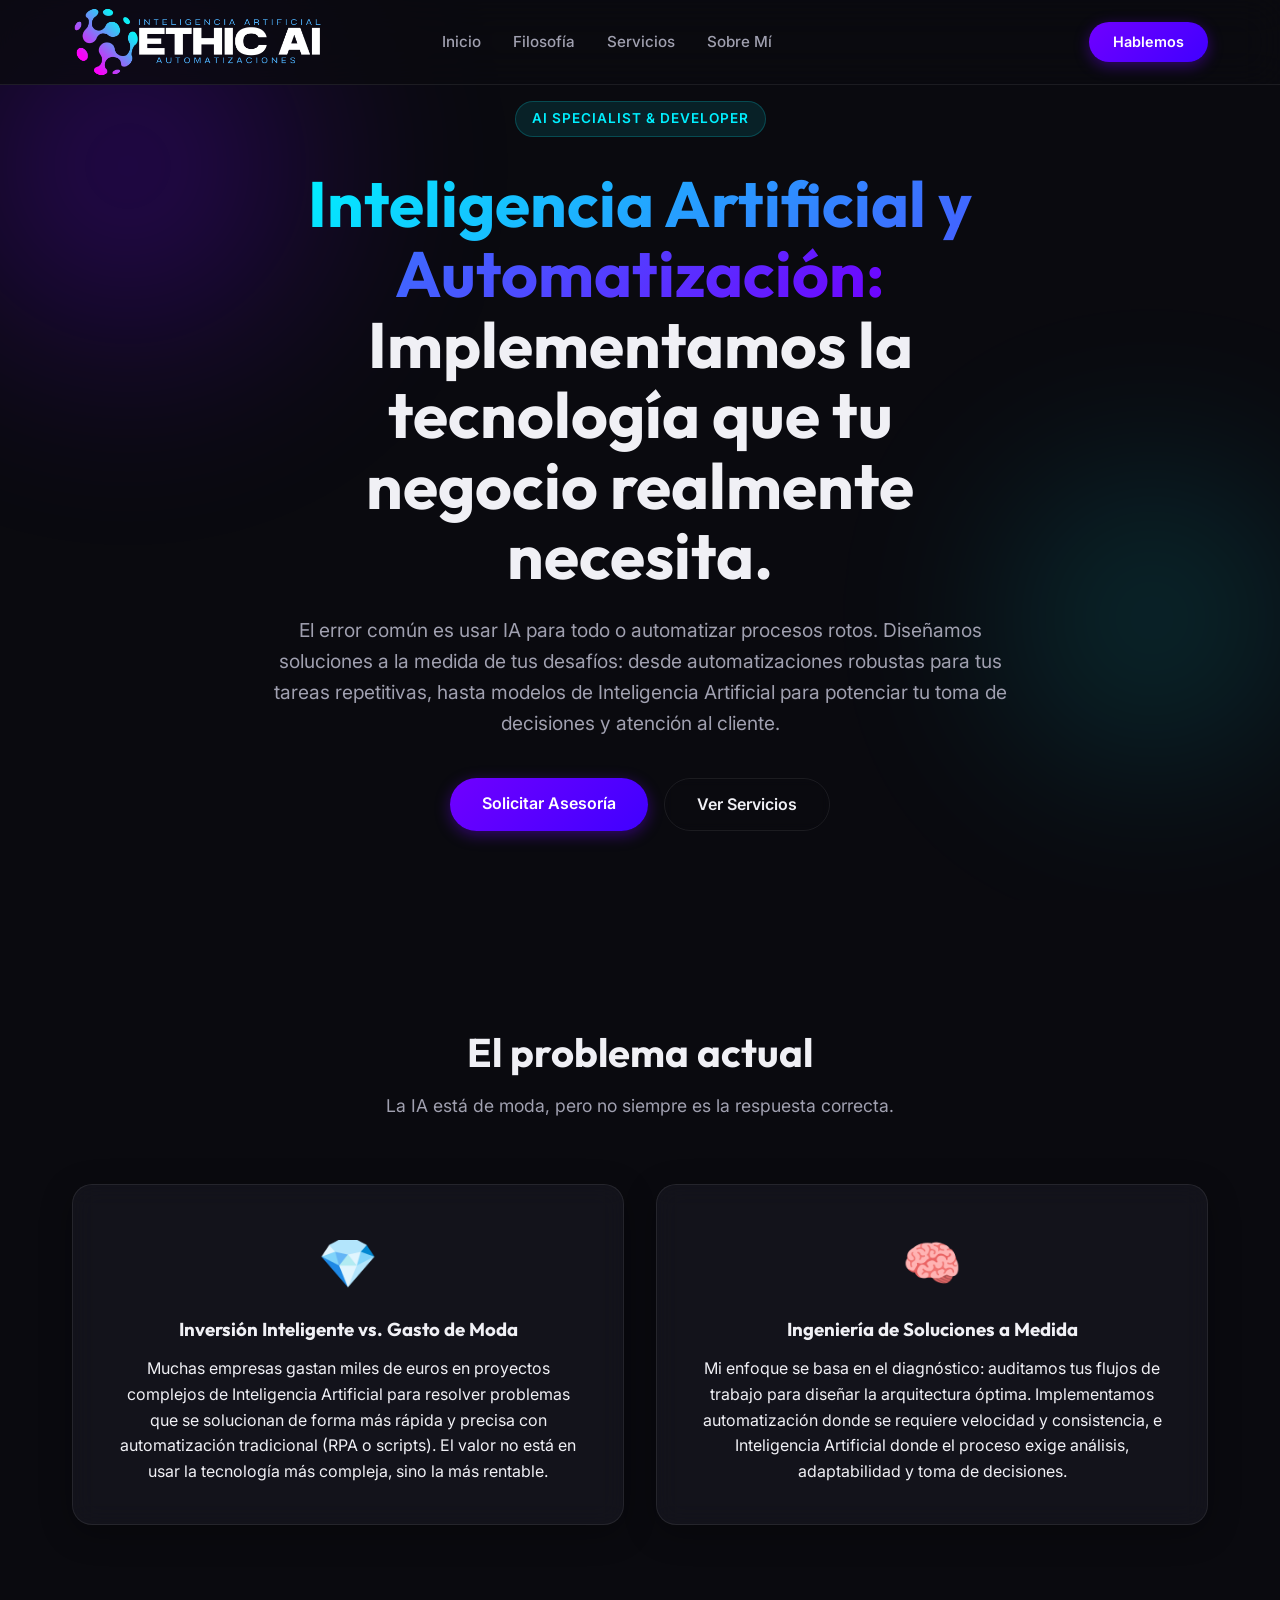
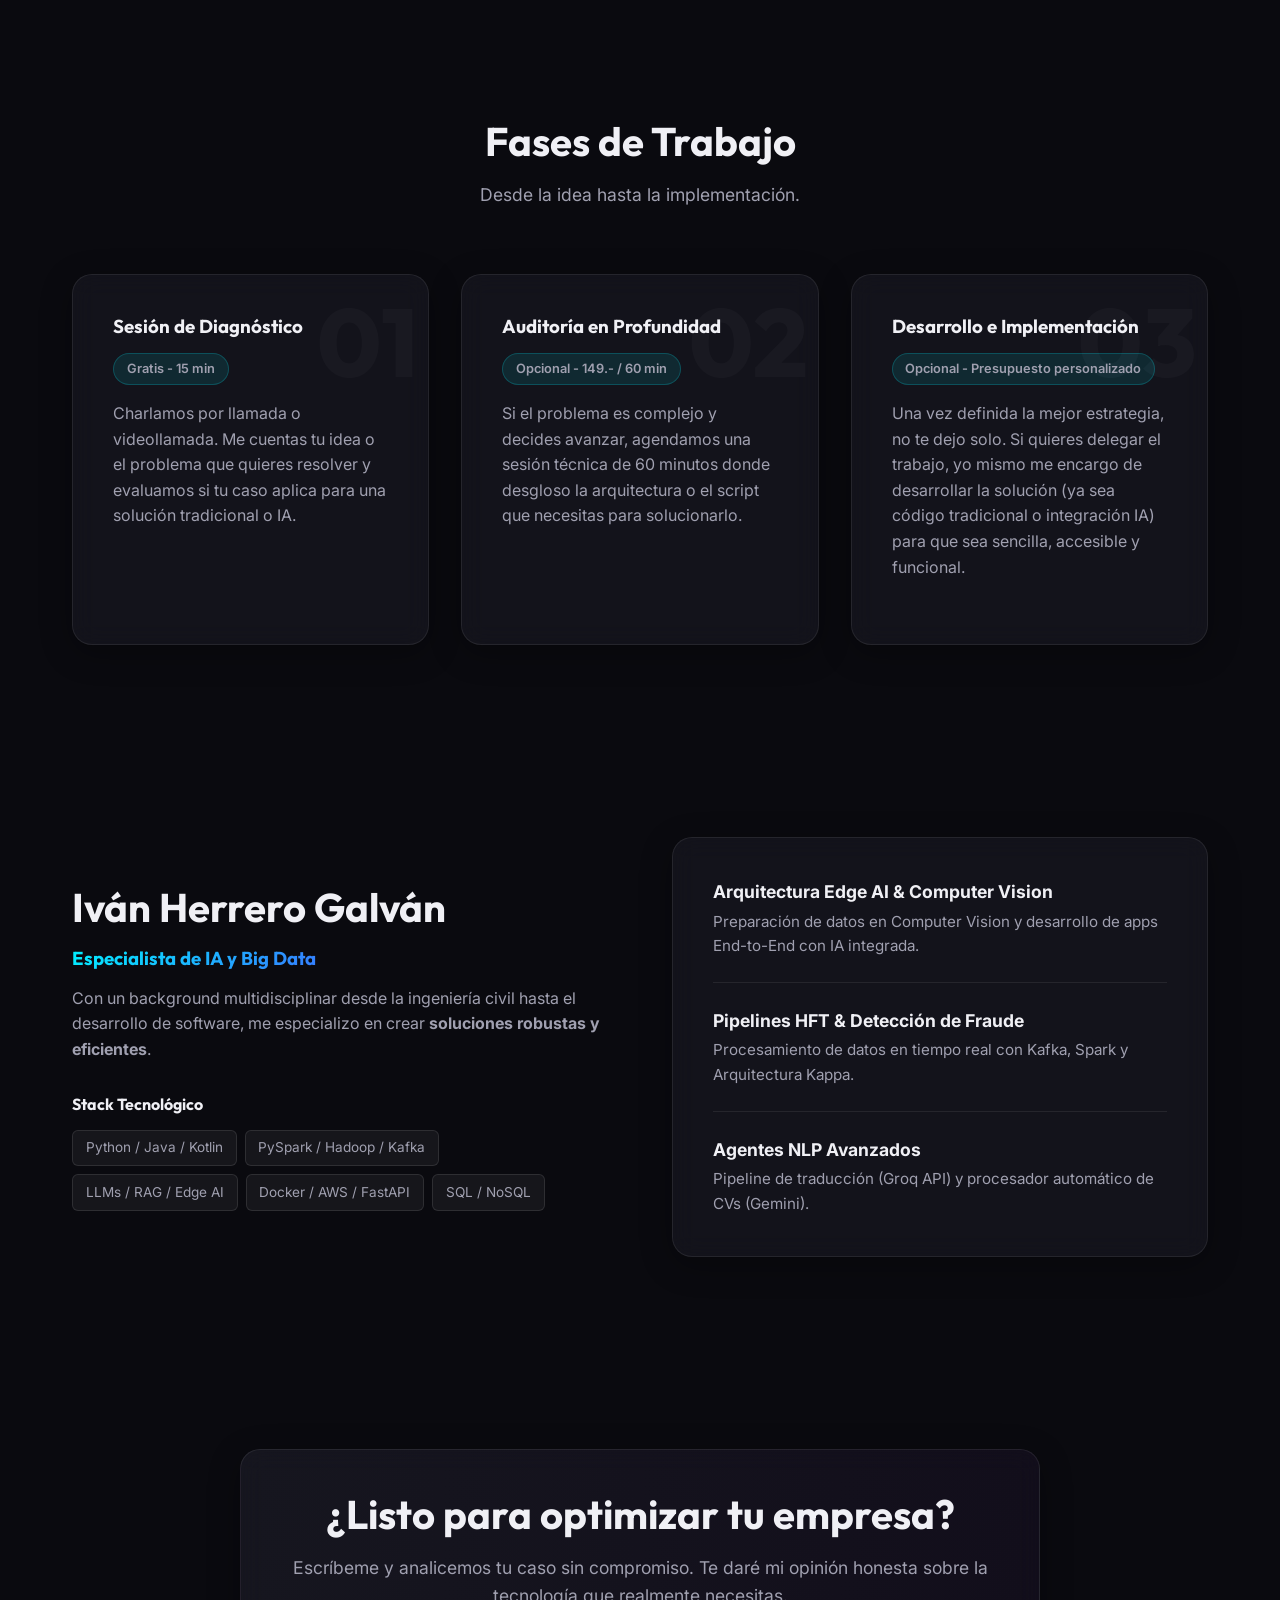
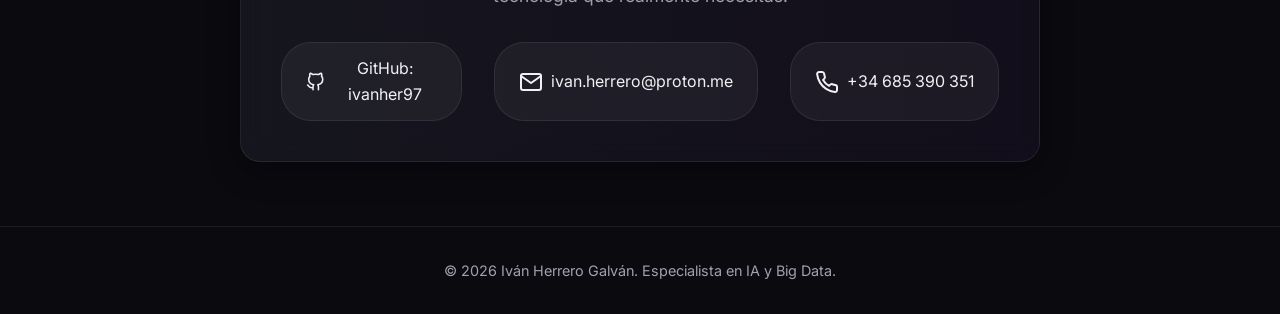
==== index.html @ 46b116ff "Actualizar número de teléfono en index.html" ====
<!DOCTYPE html>
<html lang="es">

<head>
    <meta charset="UTF-8">
    <meta name="viewport" content="width=device-width, initial-scale=1.0">
    <title>Iván Herrero | Asesoría en IA y Automatización</title>
    <meta name="description"
        content="Especialista en Inteligencia Artificial, Big Data y Automatización. Te ayudo a descubrir si realmente necesitas IA o si una automatización simple es suficiente para tu negocio.">
    <!-- Google Fonts -->
    <link rel="preconnect" href="https://fonts.googleapis.com">
    <link rel="preconnect" href="https://fonts.gstatic.com" crossorigin>
    <link
        href="https://fonts.googleapis.com/css2?family=Inter:wght@300;400;600;800&family=Outfit:wght@400;700&display=swap"
        rel="stylesheet">
    <!-- Custom CSS -->
    <link rel="stylesheet" href="styles.css?v=2">
</head>

<body>
    <div class="background-effects">
        <div class="glow-orb orb-1"></div>
        <div class="glow-orb orb-2"></div>
    </div>

    <nav class="glass-nav">
        <div class="nav-container">
            <a href="#inicio" class="logo">
                <img src="logo.png" alt="EthicAI Logo">
            </a>
            <ul class="nav-links">
                <li><a href="#inicio">Inicio</a></li>
                <li><a href="#filosofia">Filosofía</a></li>
                <li><a href="#servicios">Servicios</a></li>
                <li><a href="#perfil">Sobre Mí</a></li>
            </ul>
            <a href="#contacto" class="btn-primary nav-cta">Hablemos</a>
        </div>
    </nav>

    <main>
        <!-- HERO SECTION -->
        <section id="inicio" class="hero">
            <div class="container hero-content">
                <div class="badge">AI Specialist & Developer</div>
                <h1 class="hero-title">
                    <span class="text-gradient">Inteligencia Artificial y Automatización: </span> Implementamos la
                    tecnología que tu negocio
                    realmente necesita.
                </h1>
                <p class="hero-subtitle">
                    El error común es usar IA para todo o automatizar procesos rotos. Diseñamos soluciones a la medida
                    de tus desafíos: desde automatizaciones robustas para tus tareas repetitivas, hasta modelos de
                    Inteligencia Artificial para potenciar tu toma de decisiones y atención al cliente.
                </p>
                <div class="hero-buttons">
                    <a href="#contacto" class="btn-primary">Solicitar Asesoría</a>
                    <a href="#servicios" class="btn-secondary">Ver Servicios</a>
                </div>
            </div>
        </section>

        <!-- FILOSOFÍA SECTION -->
        <section id="filosofia" class="philosophy">
            <div class="container">
                <div class="section-header">
                    <h2>El problema actual</h2>
                    <p>La IA está de moda, pero no siempre es la respuesta correcta.</p>
                </div>
                <div class="grid-2">
                    <div class="glass-card philosophy-card">
                        <div class="icon-wrapper">💎</div>
                        <h3>Inversión Inteligente vs. Gasto de Moda</h3>
                        <p>Muchas empresas gastan miles de euros en proyectos complejos de Inteligencia Artificial para
                            resolver problemas que se solucionan de forma más rápida y precisa con automatización
                            tradicional (RPA o scripts). El valor no está en usar la tecnología más compleja, sino la
                            más rentable.</p>
                    </div>
                    <div class="glass-card philosophy-card">
                        <div class="icon-wrapper">🧠</div>
                        <h3>Ingeniería de Soluciones a Medida</h3>
                        <p>Mi enfoque se basa en el diagnóstico: auditamos tus flujos de trabajo para diseñar la
                            arquitectura óptima. Implementamos automatización donde se requiere velocidad y
                            consistencia, e Inteligencia Artificial donde el proceso exige análisis, adaptabilidad y
                            toma de decisiones.</p>
                    </div>
                </div>
            </div>
        </section>

        <!-- SERVICIOS SECTION -->
        <section id="servicios" class="services">
            <div class="container">
                <div class="section-header">
                    <h2>Fases de Trabajo</h2>
                    <p>Desde la idea hasta la implementación.</p>
                </div>
                <div class="grid-3">
                    <div class="glass-card service-card">
                        <div class="service-number">01</div>
                        <h3>Sesión de Diagnóstico</h3>
                        <p class="service-badge">Gratis - 15 min</p>
                        <p>Charlamos por llamada o videollamada. Me cuentas tu idea o el problema que quieres resolver y
                            evaluamos si tu caso aplica para una solución tradicional o IA.</p>
                    </div>
                    <div class="glass-card service-card">
                        <div class="service-number">02</div>
                        <h3>Auditoría en Profundidad</h3>
                        <p class="service-badge">Opcional - 149.- / 60 min</p>
                        <p>Si el problema es complejo y decides avanzar, agendamos una sesión técnica de 60 minutos
                            donde desgloso la arquitectura o el script que necesitas para solucionarlo.</p>
                    </div>
                    <div class="glass-card service-card">
                        <div class="service-number">03</div>
                        <h3>Desarrollo e Implementación</h3>
                        <p class="service-badge">Opcional - Presupuesto personalizado</p>
                        <p>Una vez definida la mejor estrategia, no te dejo solo. Si quieres delegar el trabajo, yo
                            mismo me encargo de desarrollar la solución (ya sea código tradicional o integración IA)
                            para que sea sencilla, accesible y funcional.</p>
                    </div>
                </div>
            </div>
        </section>

        <!-- PERFIL & PORTFOLIO SECTION -->
        <section id="perfil" class="profile">
            <div class="container">
                <div class="profile-grid">
                    <div class="profile-text">
                        <h2>Iván Herrero Galván</h2>
                        <h3 class="text-gradient">Especialista de IA y Big Data</h3>
                        <p>Con un background multidisciplinar desde la ingeniería civil hasta el desarrollo de software,
                            me especializo en crear <strong>soluciones robustas y eficientes</strong>.</p>

                        <div class="tech-stack">
                            <h4>Stack Tecnológico</h4>
                            <div class="badges">
                                <span class="tech-badge">Python / Java / Kotlin</span>
                                <span class="tech-badge">PySpark / Hadoop / Kafka</span>
                                <span class="tech-badge">LLMs / RAG / Edge AI</span>
                                <span class="tech-badge">Docker / AWS / FastAPI</span>
                                <span class="tech-badge">SQL / NoSQL</span>
                            </div>
                        </div>
                    </div>
                    <div class="glass-card experience-card">
                        <ul class="experience-list">
                            <li>
                                <strong>Arquitectura Edge AI & Computer Vision</strong>
                                <p>Preparación de datos en Computer Vision y desarrollo de apps End-to-End con IA
                                    integrada.</p>
                            </li>
                            <li>
                                <strong>Pipelines HFT & Detección de Fraude</strong>
                                <p>Procesamiento de datos en tiempo real con Kafka, Spark y Arquitectura Kappa.</p>
                            </li>
                            <li>
                                <strong>Agentes NLP Avanzados</strong>
                                <p>Pipeline de traducción (Groq API) y procesador automático de CVs (Gemini).</p>
                            </li>
                        </ul>
                    </div>
                </div>
            </div>
        </section>

        <!-- CONTACTO SECTION -->
        <section id="contacto" class="contact">
            <div class="container">
                <div class="glass-card contact-wrapper">
                    <div class="contact-info">
                        <h2>¿Listo para optimizar tu empresa?</h2>
                        <p>Escríbeme y analicemos tu caso sin compromiso. Te daré mi opinión honesta sobre la tecnología
                            que realmente necesitas.</p>
                        <div class="social-links">
                            <a href="https://github.com/ivanher97" target="_blank" class="social-link"
                                rel="noopener noreferrer" aria-label="Visitar mi perfil de GitHub">
                                <svg xmlns="http://www.w3.org/2000/svg" width="24" height="24" viewBox="0 0 24 24"
                                    fill="none" stroke="currentColor" stroke-width="2" stroke-linecap="round"
                                    stroke-linejoin="round">
                                    <path
                                        d="M9 19c-5 1.5-5-2.5-7-3m14 6v-3.87a3.37 3.37 0 0 0-.94-2.61c3.14-.35 6.44-1.54 6.44-7A5.44 5.44 0 0 0 20 4.77 5.07 5.07 0 0 0 19.91 1S18.73.65 16 2.48a13.38 13.38 0 0 0-7 0C6.27.65 5.09 1 5.09 1A5.07 5.07 0 0 0 5 4.77a5.44 5.44 0 0 0-1.5 3.78c0 5.42 3.3 6.61 6.44 7A3.37 3.37 0 0 0 9 18.13V22">
                                    </path>
                                </svg>
                                GitHub: ivanher97
                            </a>
                            <a href="mailto:ivan.herrero@proton.me" class="social-link"
                                aria-label="Enviar correo electrónico a Iván Herrero">
                                <svg xmlns="http://www.w3.org/2000/svg" width="24" height="24" viewBox="0 0 24 24"
                                    fill="none" stroke="currentColor" stroke-width="2" stroke-linecap="round"
                                    stroke-linejoin="round">
                                    <path
                                        d="M4 4h16c1.1 0 2 .9 2 2v12c0 1.1-.9 2-2 2H4c-1.1 0-2-.9-2-2V6c0-1.1.9-2 2-2z">
                                    </path>
                                    <polyline points="22,6 12,13 2,6"></polyline>
                                </svg>
                                ivan.herrero@proton.me
                            </a>
                            <a href="tel:+34624124889" class="social-link"
                                aria-label="Llamar por teléfono a Iván Herrero">
                                <svg xmlns="http://www.w3.org/2000/svg" width="24" height="24" viewBox="0 0 24 24"
                                    fill="none" stroke="currentColor" stroke-width="2" stroke-linecap="round"
                                    stroke-linejoin="round">
                                    <path
                                        d="M22 16.92v3a2 2 0 0 1-2.18 2 19.79 19.79 0 0 1-8.63-3.07 19.5 19.5 0 0 1-6-6 19.79 19.79 0 0 1-3.07-8.67A2 2 0 0 1 4.11 2h3a2 2 0 0 1 2 1.72 12.84 12.84 0 0 0 .7 2.81 2 2 0 0 1-.45 2.11L8.09 9.91a16 16 0 0 0 6 6l1.27-1.27a2 2 0 0 1 2.11-.45 12.84 12.84 0 0 0 2.81.7A2 2 0 0 1 22 16.92z">
                                    </path>
                                </svg>
                                +34&nbsp;685&nbsp;390&nbsp;351
                            </a>
                        </div>
                    </div>
                </div>
            </div>
        </section>
    </main>

    <footer>
        <div class="container footer-content">
            <p>&copy; 2026 Iván Herrero Galván. Especialista en IA y Big Data.</p>
        </div>
    </footer>

    <script src="script.js"></script>
</body>

</html>
---- styles.css ----
:root {
    /* Color Palette - Premium Dark Theme with Neon Accents */
    --bg-dark: #0a0a0f;
    --bg-card: rgba(25, 25, 35, 0.6);
    --text-primary: #f0f0f5;
    --text-secondary: #a0a0b0;
    --accent-primary: #00f0ff;
    /* Neon Cyan */
    --accent-secondary: #7000ff;
    /* Deep Purple */
    --accent-tertiary: #ff0055;
    /* Neon Pink */

    /* Typography */
    --font-sans: 'Inter', sans-serif;
    --font-heading: 'Outfit', sans-serif;

    /* Layout */
    --container-max-width: 1200px;

    /* Effects */
    --glass-border: rgba(255, 255, 255, 0.08);
    --glass-shadow: 0 8px 32px 0 rgba(0, 0, 0, 0.3);
    --transition-smooth: all 0.3s cubic-bezier(0.25, 0.8, 0.25, 1);
}

* {
    margin: 0;
    padding: 0;
    box-sizing: border-box;
}

html {
    scroll-behavior: smooth;
}

body {
    background-color: var(--bg-dark);
    color: var(--text-primary);
    font-family: var(--font-sans);
    line-height: 1.6;
    overflow-x: hidden;
    position: relative;
}

/* Background Effects */
.background-effects {
    position: fixed;
    top: 0;
    left: 0;
    width: 100vw;
    height: 100vh;
    z-index: -1;
    overflow: hidden;
    pointer-events: none;
}

.glow-orb {
    position: absolute;
    border-radius: 50%;
    filter: blur(100px);
    opacity: 0.4;
    animation: float 20s infinite ease-in-out alternate;
}

.orb-1 {
    width: 40vw;
    height: 40vw;
    background: radial-gradient(circle, var(--accent-secondary) 0%, transparent 70%);
    top: -10%;
    left: -10%;
}

.orb-2 {
    width: 30vw;
    height: 30vw;
    background: radial-gradient(circle, var(--accent-primary) 0%, transparent 70%);
    bottom: 10%;
    right: -5%;
    animation-delay: -5s;
    opacity: 0.25;
}

@keyframes float {
    0% {
        transform: translate(0, 0) scale(1);
    }

    100% {
        transform: translate(5%, 10%) scale(1.1);
    }
}

/* Utility Classes */
.container {
    max-width: var(--container-max-width);
    margin: 0 auto;
    padding: 0 2rem;
}

.text-gradient {
    background: linear-gradient(135deg, var(--accent-primary), var(--accent-secondary));
    -webkit-background-clip: text;
    -webkit-text-fill-color: transparent;
    background-clip: text;
}

.glass-card {
    background: var(--bg-card);
    backdrop-filter: blur(12px);
    -webkit-backdrop-filter: blur(12px);
    border: 1px solid var(--glass-border);
    border-radius: 20px;
    box-shadow: var(--glass-shadow);
    padding: 2.5rem;
    transition: var(--transition-smooth);
}

.glass-card:hover {
    transform: translateY(-5px);
    border-color: rgba(255, 255, 255, 0.15);
    box-shadow: 0 15px 40px rgba(0, 240, 255, 0.1);
}

/* Typography */
h1,
h2,
h3,
h4 {
    font-family: var(--font-heading);
    line-height: 1.2;
    margin-bottom: 1rem;
}

h2 {
    font-size: 2.5rem;
}

/* Buttons */
.btn-primary,
.btn-secondary {
    display: inline-block;
    padding: 0.8rem 2rem;
    border-radius: 30px;
    font-weight: 600;
    text-decoration: none;
    transition: var(--transition-smooth);
    cursor: pointer;
    text-align: center;
}

.btn-primary {
    background: linear-gradient(135deg, var(--accent-secondary), #4000ff);
    color: white;
    border: none;
    box-shadow: 0 4px 15px rgba(112, 0, 255, 0.4);
}

.btn-primary:hover {
    box-shadow: 0 6px 20px rgba(112, 0, 255, 0.6);
    transform: translateY(-2px);
}

.btn-secondary {
    background: transparent;
    color: var(--text-primary);
    border: 1px solid var(--glass-border);
    backdrop-filter: blur(5px);
}

.btn-secondary:hover {
    background: rgba(255, 255, 255, 0.05);
    border-color: var(--accent-primary);
    color: var(--accent-primary);
}

/* Navigation */
.glass-nav {
    position: fixed;
    top: 0;
    width: 100%;
    z-index: 100;
    background: rgba(10, 10, 15, 0.8);
    backdrop-filter: blur(20px);
    border-bottom: 1px solid var(--glass-border);
    transition: all 0.3s ease;
}

.nav-container {
    max-width: var(--container-max-width);
    margin: 0 auto;
    padding: 1rem 2rem;
    display: flex;
    justify-content: space-between;
    align-items: center;
}

.logo {
    display: flex;
    align-items: center;
    text-decoration: none;
}

.logo img {
    height: 52px;
    width: auto;
    object-fit: contain;
    transform: scale(5);
    transform-origin: left center;
}

.nav-links {
    display: flex;
    list-style: none;
    gap: 2rem;
}

.nav-links a {
    color: var(--text-secondary);
    text-decoration: none;
    font-weight: 500;
    transition: color 0.3s ease;
    font-size: 0.95rem;
}

.nav-links a:hover {
    color: var(--text-primary);
}

.nav-cta {
    padding: 0.5rem 1.5rem;
    font-size: 0.9rem;
}

/* Sections General */
section {
    padding: 8rem 0 4rem;
}

.section-header {
    text-align: center;
    margin-bottom: 4rem;
}

.section-header p {
    color: var(--text-secondary);
    font-size: 1.1rem;
}

/* Hero Section */
.hero {
    min-height: 100vh;
    display: flex;
    align-items: center;
    padding-top: 6rem;
}

.hero-content {
    max-width: 800px;
    margin: 0 auto;
    text-align: center;
}

.badge {
    display: inline-block;
    padding: 0.4rem 1rem;
    background: rgba(0, 240, 255, 0.1);
    color: var(--accent-primary);
    border: 1px solid rgba(0, 240, 255, 0.2);
    border-radius: 20px;
    font-size: 0.85rem;
    font-weight: 600;
    margin-bottom: 2rem;
    letter-spacing: 1px;
    text-transform: uppercase;
}

.hero-title {
    font-size: 4rem;
    margin-bottom: 1.5rem;
    line-height: 1.1;
}

.hero-subtitle {
    font-size: 1.2rem;
    color: var(--text-secondary);
    margin-bottom: 2.5rem;
}

.hero-buttons {
    display: flex;
    gap: 1rem;
    justify-content: center;
}

/* Philosophy Section */
.grid-2 {
    display: grid;
    grid-template-columns: repeat(auto-fit, minmax(300px, 1fr));
    gap: 2rem;
}

.philosophy-card {
    text-align: center;
}

.icon-wrapper {
    font-size: 3rem;
    margin-bottom: 1rem;
}

/* Services Section */
.grid-3 {
    display: grid;
    grid-template-columns: repeat(auto-fit, minmax(300px, 1fr));
    gap: 2rem;
}

.service-card {
    position: relative;
    overflow: hidden;
}

.service-number {
    position: absolute;
    top: -10px;
    right: 10px;
    font-size: 6rem;
    font-family: var(--font-heading);
    font-weight: 800;
    color: rgba(255, 255, 255, 0.03);
    z-index: 0;
}

.service-card h3,
.service-card p,
.service-features {
    position: relative;
    z-index: 1;
}

.service-card p {
    color: var(--text-secondary);
    margin-bottom: 1.5rem;
}

.service-badge {
    display: inline-block;
    padding: 0.3rem 0.8rem;
    background: rgba(0, 240, 255, 0.1);
    color: var(--accent-primary);
    border: 1px solid rgba(0, 240, 255, 0.2);
    border-radius: 20px;
    font-size: 0.8rem;
    font-weight: 600;
    margin-bottom: 1rem !important;
}

.service-features {
    list-style: none;
}

.service-features li {
    margin-bottom: 0.5rem;
    font-size: 0.9rem;
    display: flex;
    align-items: center;
}

.service-features li::before {
    content: '→';
    color: var(--accent-primary);
    margin-right: 0.5rem;
}

/* Profile Section */
.profile-grid {
    display: grid;
    grid-template-columns: 1fr 1fr;
    gap: 4rem;
    align-items: center;
}

.profile-text p {
    color: var(--text-secondary);
    margin-bottom: 2rem;
}

.tech-stack h4 {
    color: var(--text-primary);
    margin-bottom: 1rem;
}

.badges {
    display: flex;
    flex-wrap: wrap;
    gap: 0.5rem;
}

.tech-badge {
    background: rgba(255, 255, 255, 0.05);
    border: 1px solid rgba(255, 255, 255, 0.1);
    padding: 0.4rem 0.8rem;
    border-radius: 6px;
    font-size: 0.85rem;
    color: var(--text-secondary);
    transition: var(--transition-smooth);
}

.tech-badge:hover {
    background: rgba(112, 0, 255, 0.2);
    color: white;
    border-color: var(--accent-secondary);
}

.experience-list {
    list-style: none;
}

.experience-list li {
    padding-bottom: 1.5rem;
    border-bottom: 1px solid var(--glass-border);
    margin-bottom: 1.5rem;
}

.experience-list li:last-child {
    border-bottom: none;
    margin-bottom: 0;
    padding-bottom: 0;
}

.experience-list strong {
    display: block;
    color: var(--text-primary);
    font-size: 1.1rem;
    margin-bottom: 0.2rem;
}

.experience-list span {
    color: var(--accent-primary);
    font-size: 0.9rem;
    display: block;
    margin-bottom: 0.5rem;
}

.experience-list p {
    color: var(--text-secondary);
    font-size: 0.95rem;
}

/* Contact Section */
.contact-wrapper {
    text-align: center;
    max-width: 800px;
    margin: 0 auto;
    background: linear-gradient(to right, rgba(25, 25, 35, 0.8), rgba(20, 15, 30, 0.8));
}

.contact-info p {
    color: var(--text-secondary);
    margin-bottom: 2rem;
    font-size: 1.1rem;
}

.social-links {
    display: flex;
    justify-content: center;
    gap: 2rem;
}

.social-link {
    display: flex;
    align-items: center;
    gap: 0.5rem;
    color: var(--text-primary);
    text-decoration: none;
    transition: var(--transition-smooth);
    padding: 0.8rem 1.5rem;
    background: rgba(255, 255, 255, 0.05);
    border-radius: 30px;
    border: 1px solid var(--glass-border);
}

.social-link:hover {
    background: rgba(255, 255, 255, 0.1);
    color: var(--accent-primary);
    border-color: var(--accent-primary);
    transform: translateY(-3px);
}

/* Footer */
footer {
    border-top: 1px solid var(--glass-border);
    padding: 2rem 0;
    text-align: center;
    color: var(--text-secondary);
    font-size: 0.9rem;
}

/* Responsive Design */
@media (max-width: 992px) {
    .profile-grid {
        grid-template-columns: 1fr;
    }

    .hero-title {
        font-size: 3rem;
    }
}

@media (max-width: 768px) {
    .container {
        padding: 0 1rem;
    }

    .nav-container {
        padding: 0.8rem 1rem;
    }

    .logo img {
        height: 36px;
        transform: scale(3.5);
    }

    .nav-cta {
        padding: 0.5rem 1rem;
        font-size: 0.85rem;
    }

    .glass-card {
        padding: 1.5rem;
    }

    .nav-links {
        display: none;
    }

    .hero-title {
        font-size: 2.5rem;
    }

    .hero-buttons {
        flex-direction: column;
    }

    .social-links {
        flex-direction: column;
        gap: 1rem;
    }

    .social-link {
        padding: 0.6rem 1rem;
        font-size: 0.9rem;
        justify-content: center;
        white-space: nowrap;
    }

    section {
        padding: 5rem 0 3rem;
    }
}

/* Animation Classes for JS */
.fade-up {
    opacity: 0;
    transform: translateY(30px);
    transition: opacity 0.8s ease-out, transform 0.8s ease-out;
}

.fade-up.visible {
    opacity: 1;
    transform: translateY(0);
}
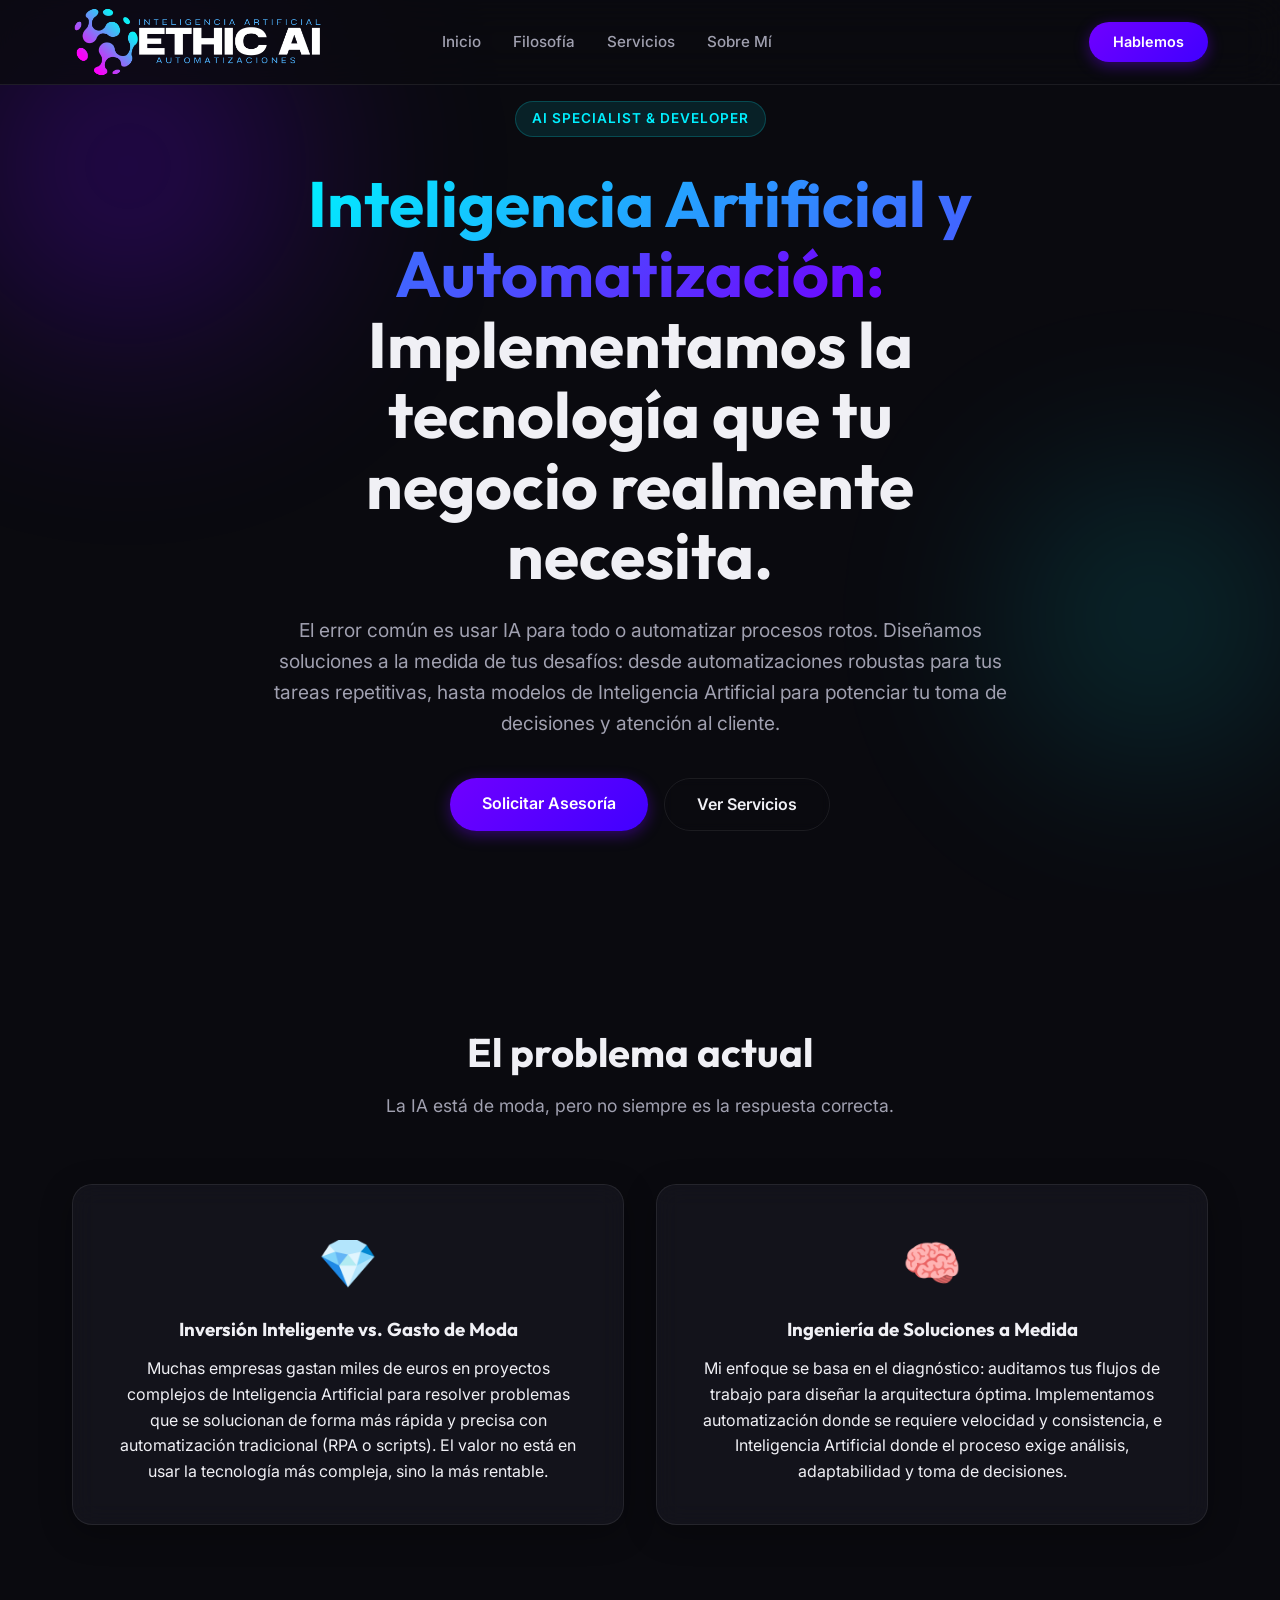
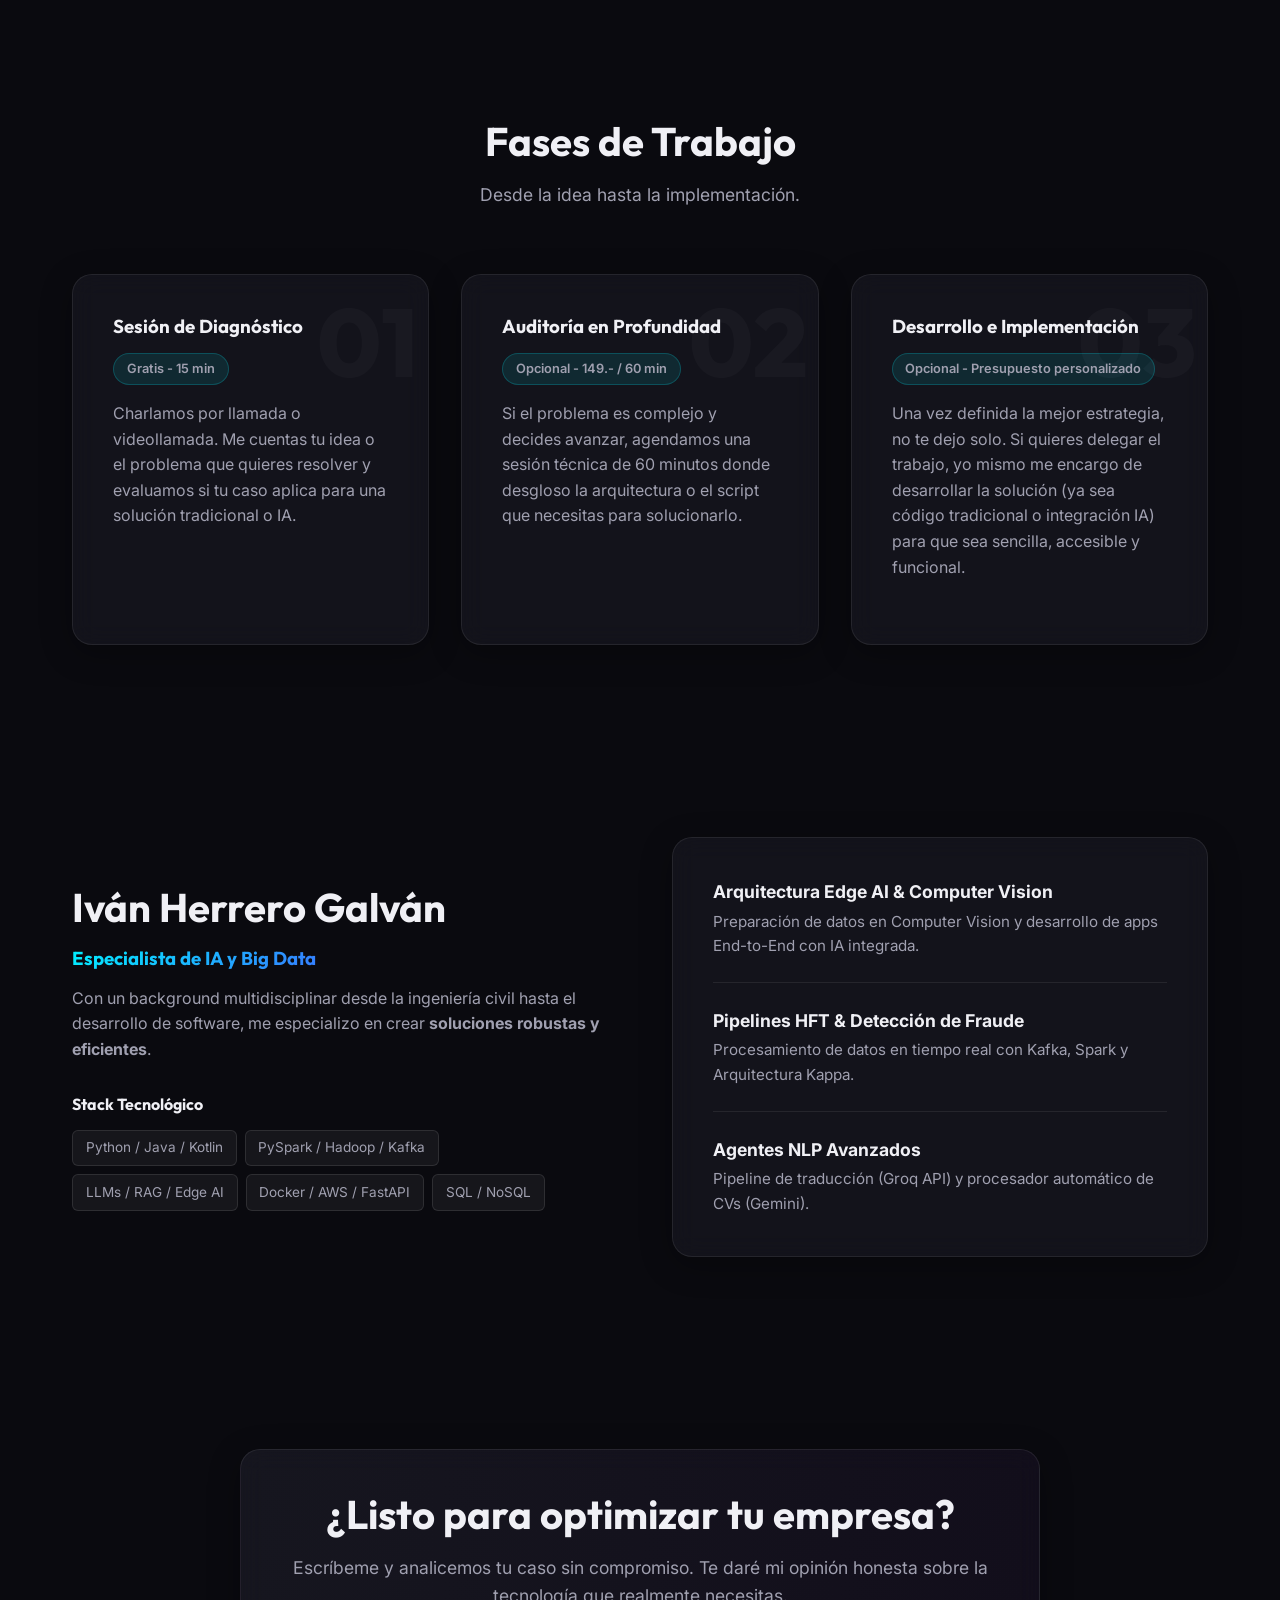
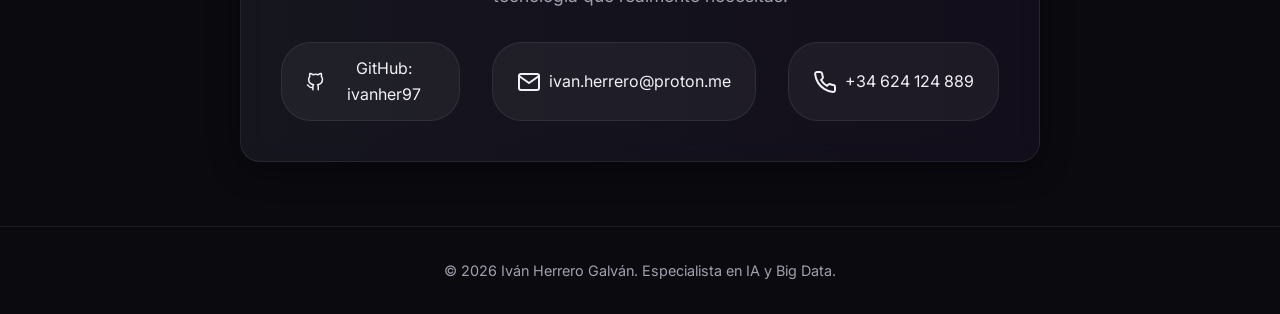
==== commit 66996461: "Actualizar numero de telefono de contacto" ====
--- a/index.html
+++ b/index.html
@@ -205,7 +205,7 @@
                                         d="M22 16.92v3a2 2 0 0 1-2.18 2 19.79 19.79 0 0 1-8.63-3.07 19.5 19.5 0 0 1-6-6 19.79 19.79 0 0 1-3.07-8.67A2 2 0 0 1 4.11 2h3a2 2 0 0 1 2 1.72 12.84 12.84 0 0 0 .7 2.81 2 2 0 0 1-.45 2.11L8.09 9.91a16 16 0 0 0 6 6l1.27-1.27a2 2 0 0 1 2.11-.45 12.84 12.84 0 0 0 2.81.7A2 2 0 0 1 22 16.92z">
                                     </path>
                                 </svg>
-                                +34&nbsp;685&nbsp;390&nbsp;351
+                                +34&nbsp;624&nbsp;124&nbsp;889
                             </a>
                         </div>
                     </div>
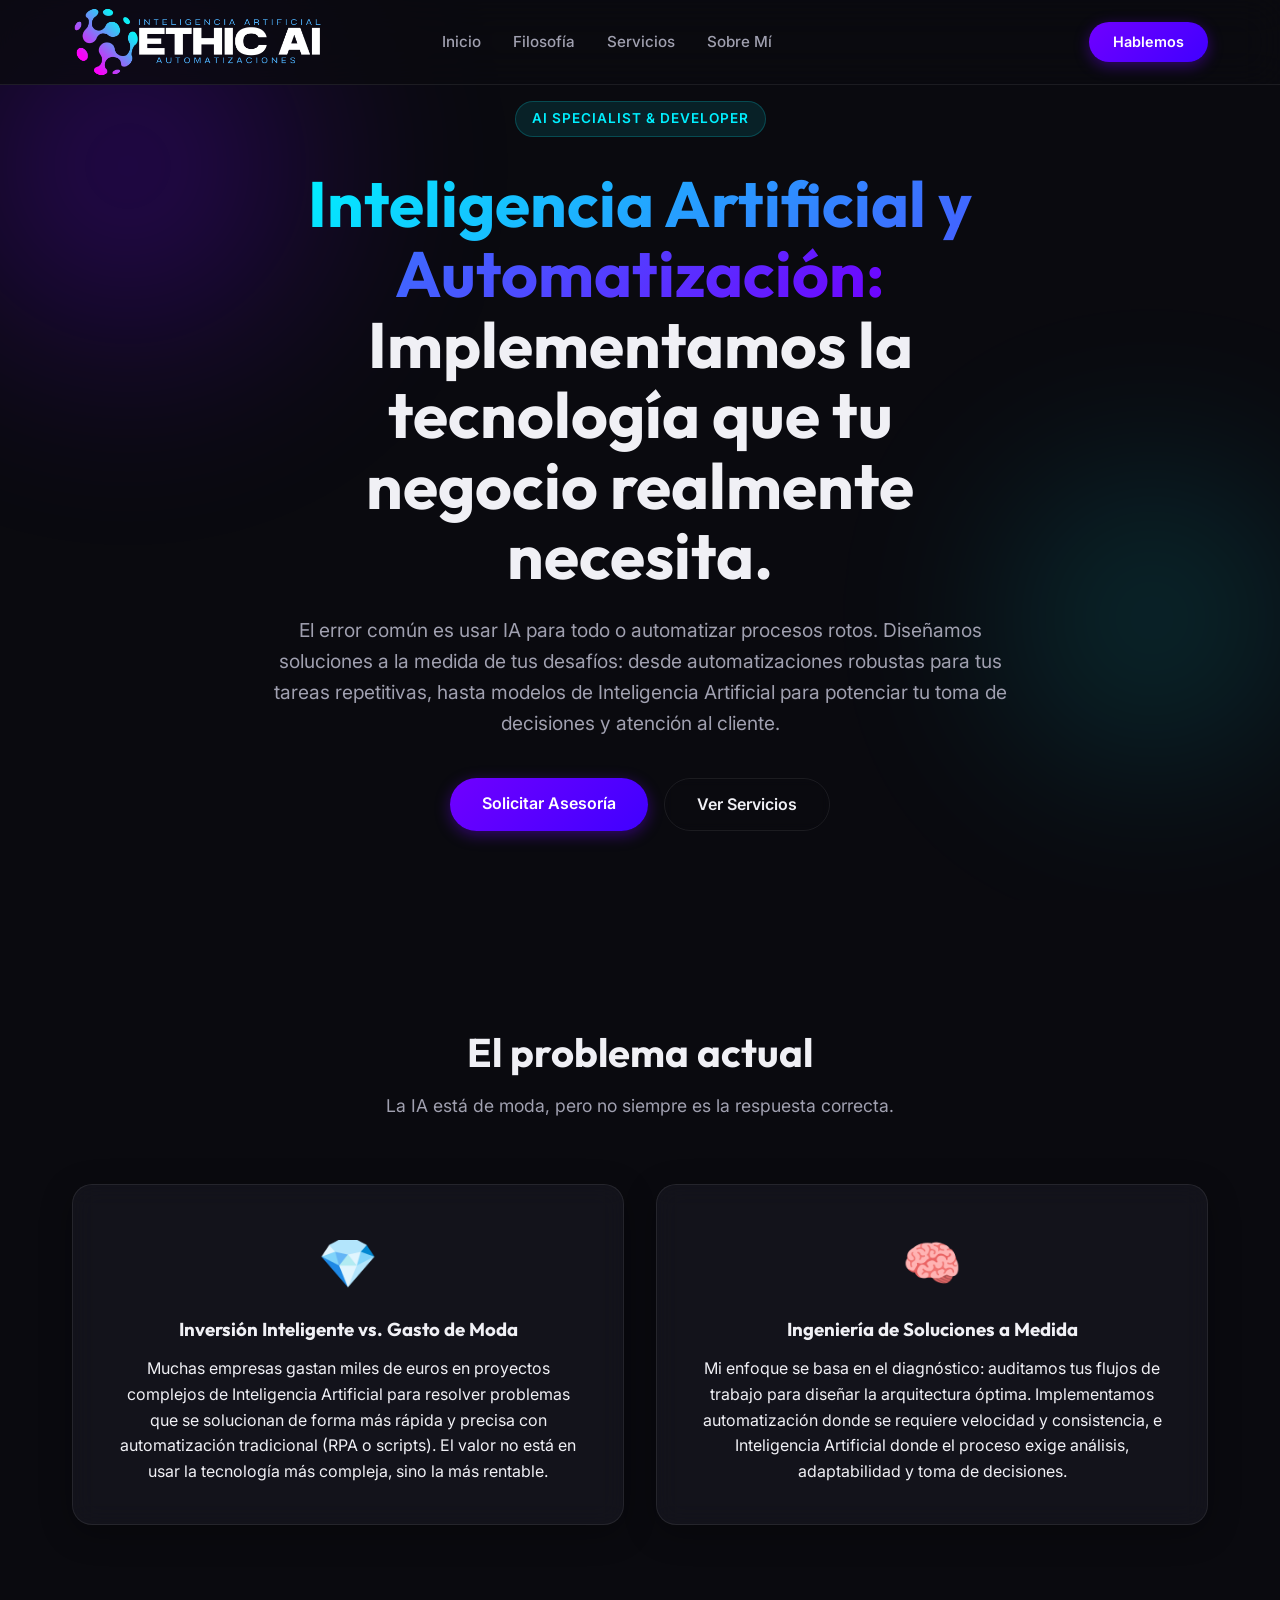
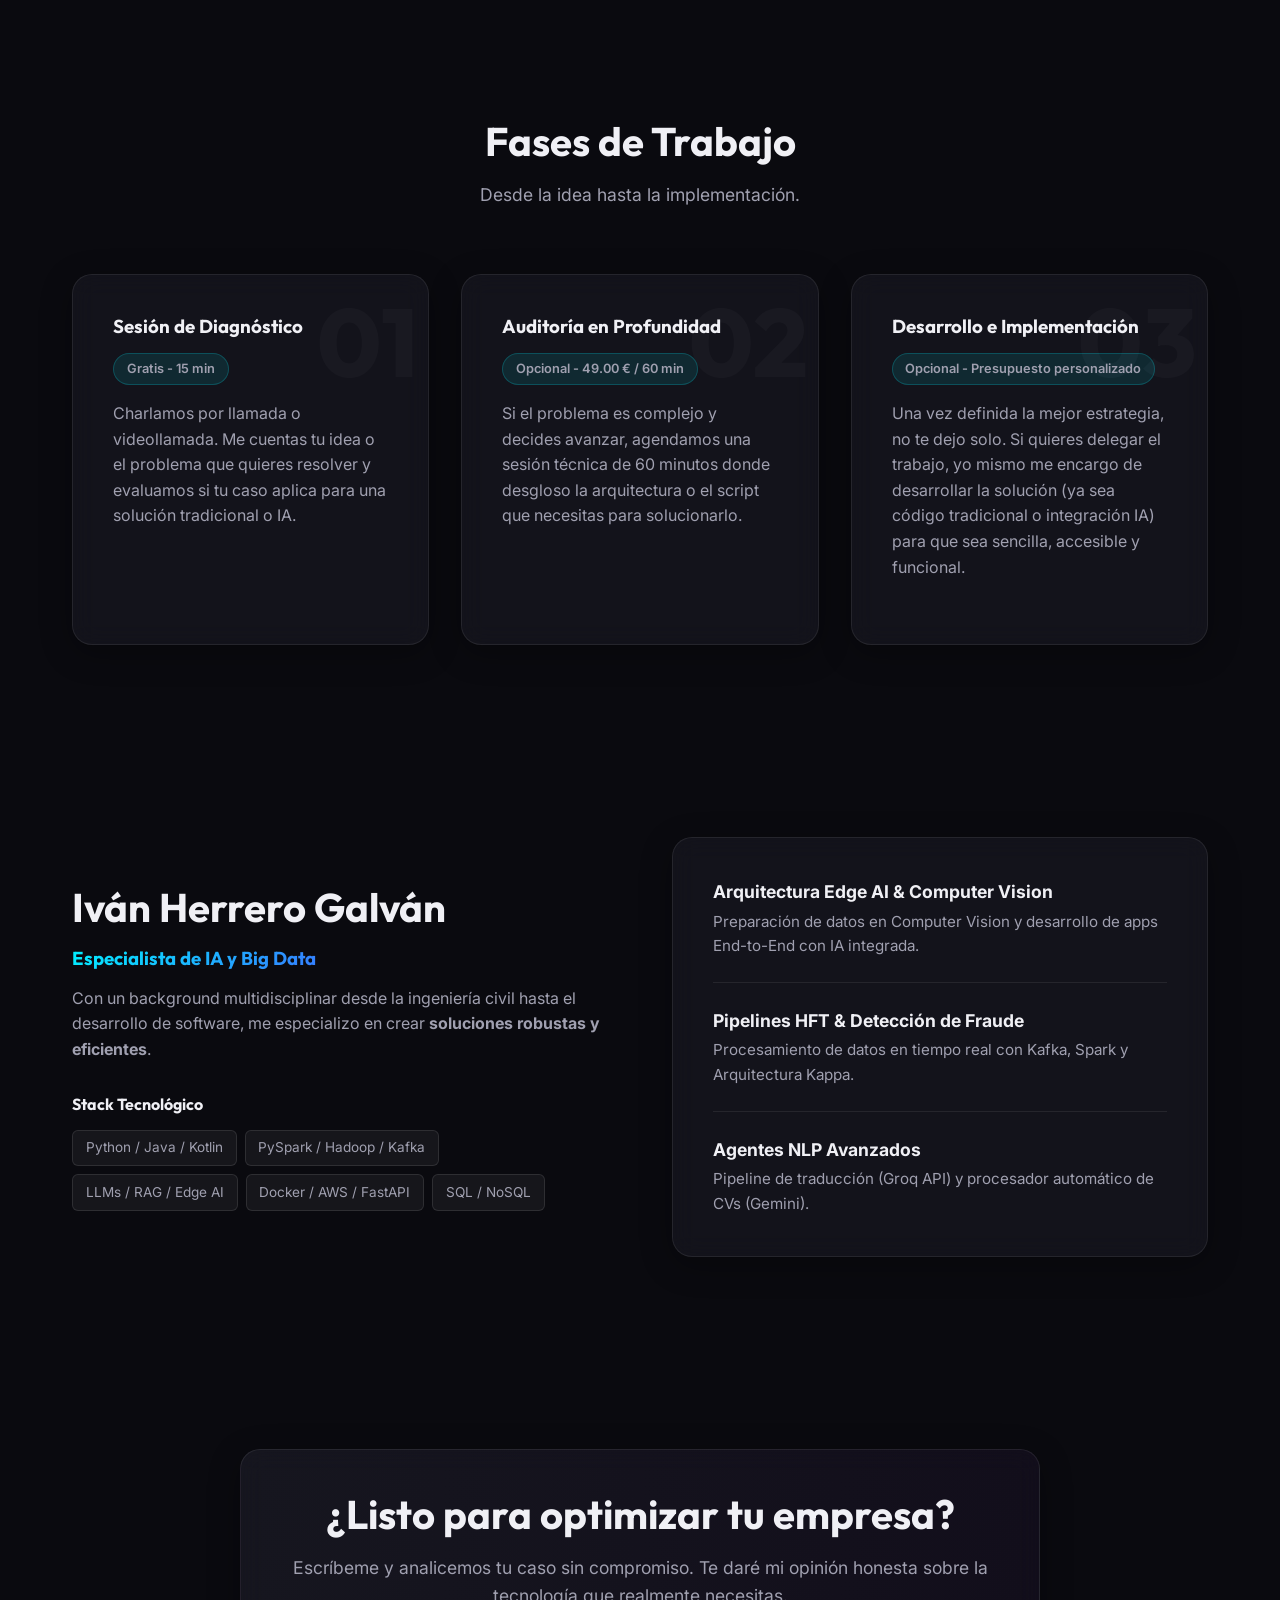
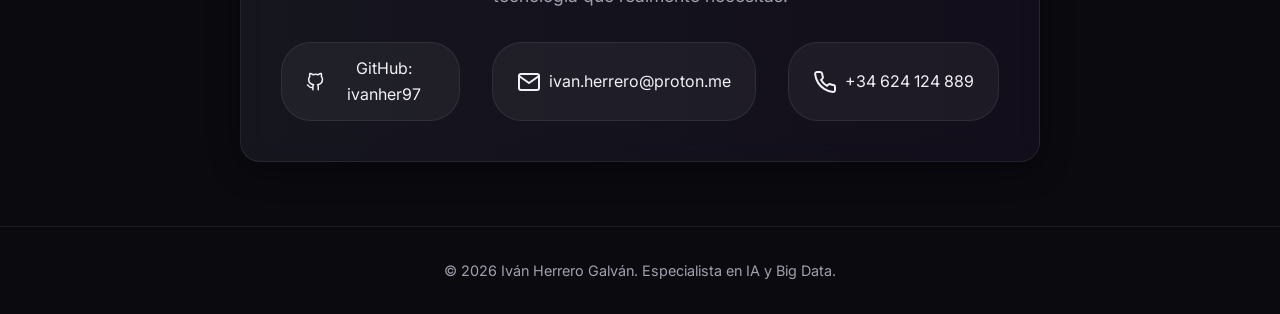
==== commit 09b084cf: "Actualizar precio de Auditoría en Profundidad a 49.00 €" ====
--- a/index.html
+++ b/index.html
@@ -106,7 +106,7 @@
                     <div class="glass-card service-card">
                         <div class="service-number">02</div>
                         <h3>Auditoría en Profundidad</h3>
-                        <p class="service-badge">Opcional - 149.- / 60 min</p>
+                        <p class="service-badge">Opcional - 49.00 € / 60 min</p>
                         <p>Si el problema es complejo y decides avanzar, agendamos una sesión técnica de 60 minutos
                             donde desgloso la arquitectura o el script que necesitas para solucionarlo.</p>
                     </div>
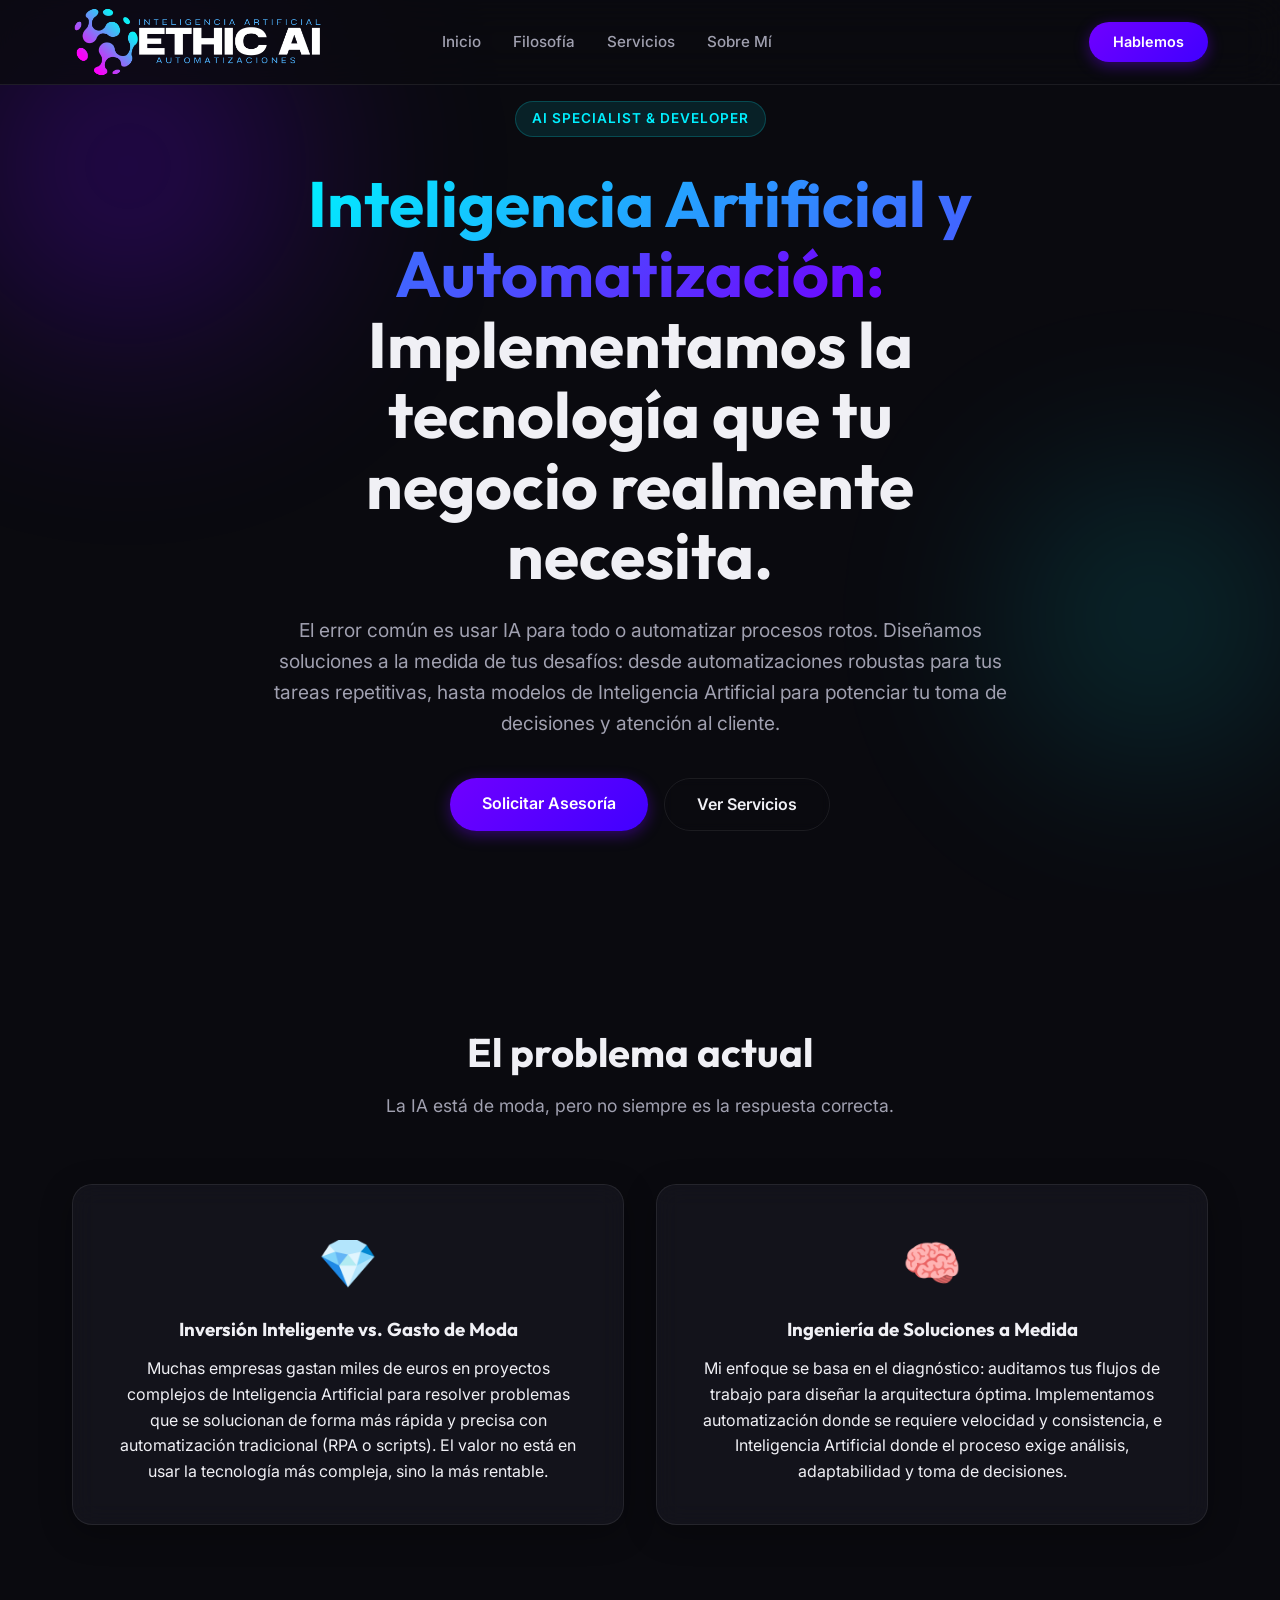
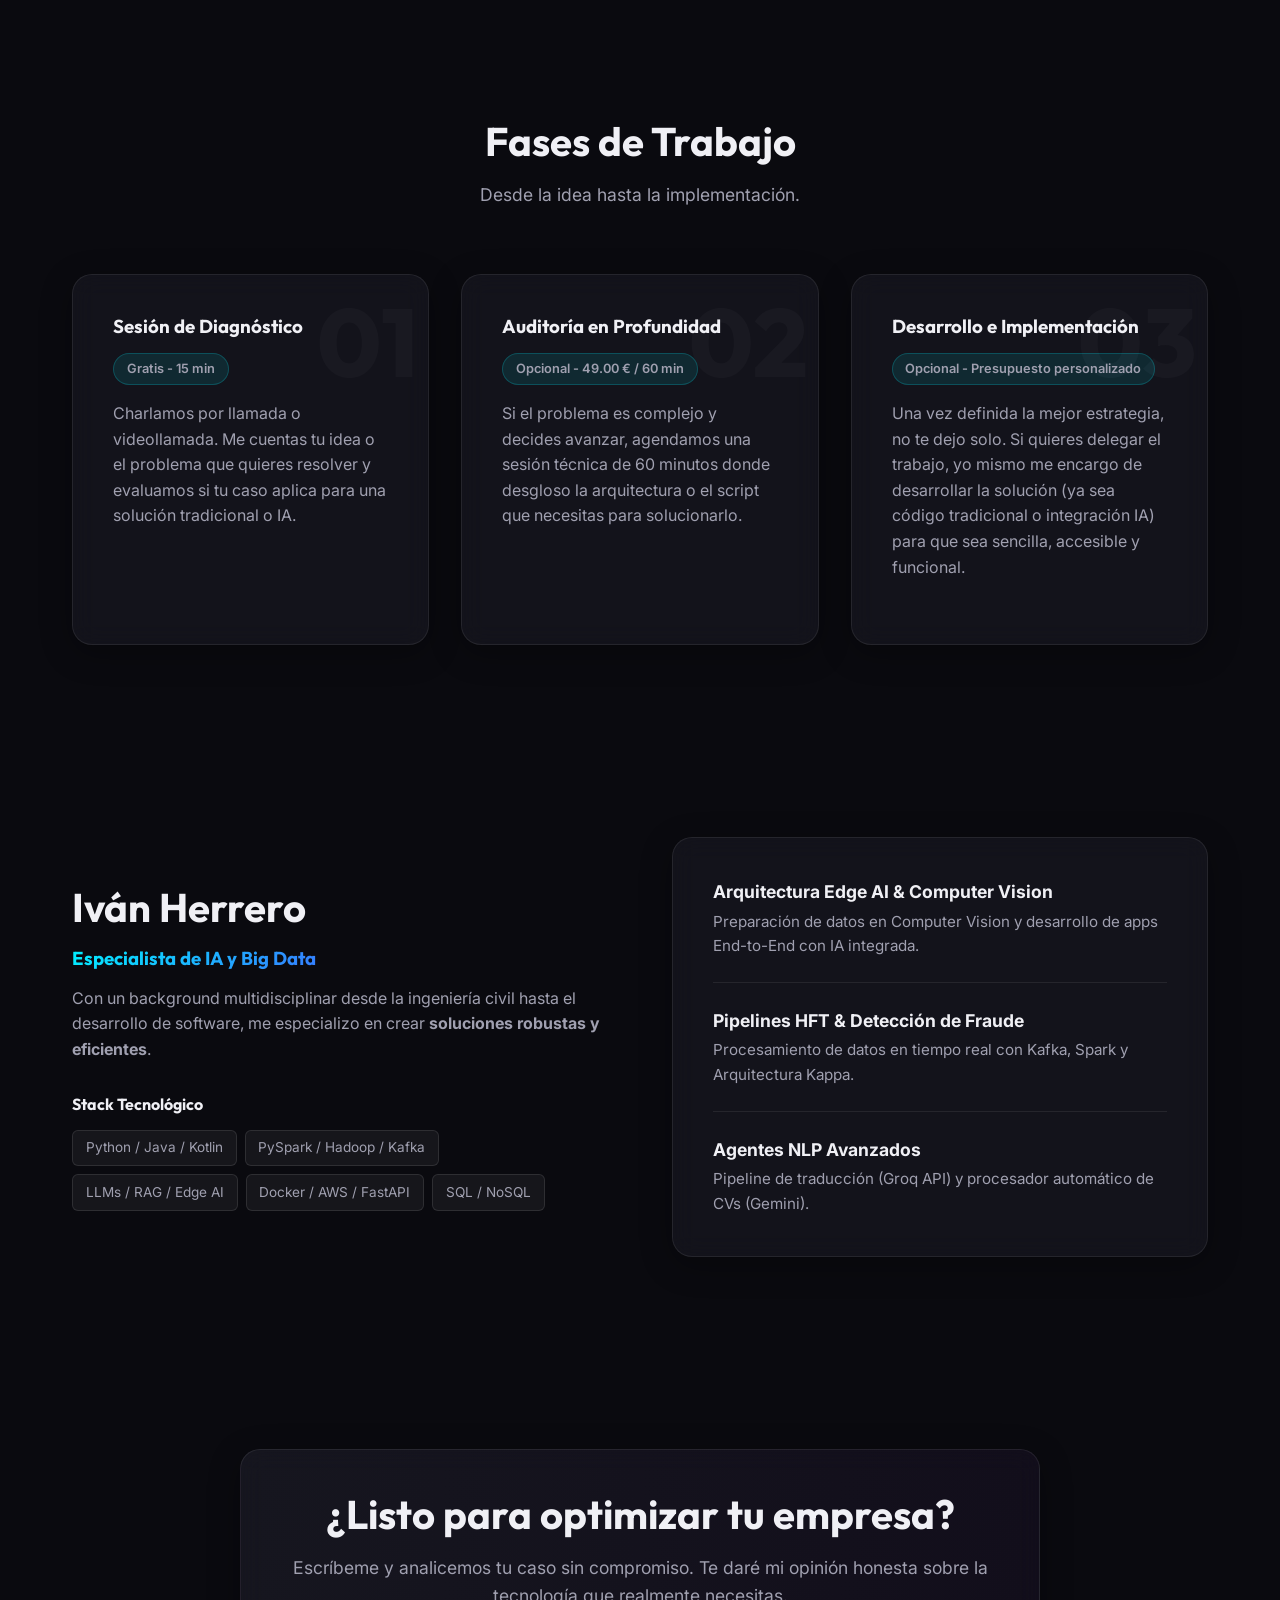
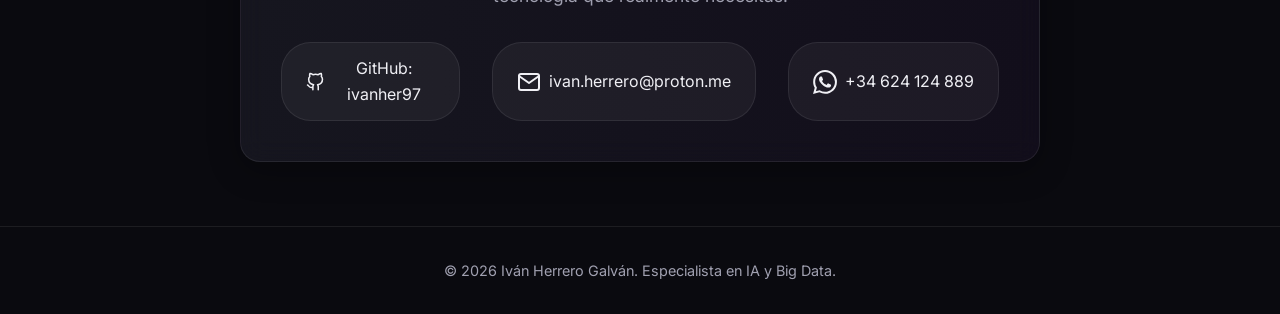
==== commit 742324f8: "feat: cambiar boton de contacto de telefono a WhatsApp" ====
--- a/index.html
+++ b/index.html
@@ -127,7 +127,7 @@
             <div class="container">
                 <div class="profile-grid">
                     <div class="profile-text">
-                        <h2>Iván Herrero Galván</h2>
+                        <h2>Iván Herrero</h2>
                         <h3 class="text-gradient">Especialista de IA y Big Data</h3>
                         <p>Con un background multidisciplinar desde la ingeniería civil hasta el desarrollo de software,
                             me especializo en crear <strong>soluciones robustas y eficientes</strong>.</p>
@@ -196,13 +196,12 @@
                                 </svg>
                                 ivan.herrero@proton.me
                             </a>
-                            <a href="tel:+34624124889" class="social-link"
-                                aria-label="Llamar por teléfono a Iván Herrero">
+                            <a href="https://wa.me/34624124889" target="_blank" rel="noopener noreferrer"
+                                class="social-link" aria-label="Abrir chat de WhatsApp con Iván Herrero">
                                 <svg xmlns="http://www.w3.org/2000/svg" width="24" height="24" viewBox="0 0 24 24"
-                                    fill="none" stroke="currentColor" stroke-width="2" stroke-linecap="round"
-                                    stroke-linejoin="round">
+                                    fill="currentColor" stroke="none">
                                     <path
-                                        d="M22 16.92v3a2 2 0 0 1-2.18 2 19.79 19.79 0 0 1-8.63-3.07 19.5 19.5 0 0 1-6-6 19.79 19.79 0 0 1-3.07-8.67A2 2 0 0 1 4.11 2h3a2 2 0 0 1 2 1.72 12.84 12.84 0 0 0 .7 2.81 2 2 0 0 1-.45 2.11L8.09 9.91a16 16 0 0 0 6 6l1.27-1.27a2 2 0 0 1 2.11-.45 12.84 12.84 0 0 0 2.81.7A2 2 0 0 1 22 16.92z">
+                                        d="M17.472 14.382c-.297-.149-1.758-.867-2.03-.967-.273-.099-.471-.148-.67.15-.197.297-.767.966-.94 1.164-.173.199-.347.223-.644.075-.297-.15-1.255-.463-2.39-1.475-.883-.788-1.48-1.761-1.653-2.059-.173-.297-.018-.458.13-.606.134-.133.298-.347.446-.52.149-.174.198-.298.298-.497.099-.198.05-.371-.025-.52-.075-.149-.669-1.612-.916-2.207-.242-.579-.487-.5-.669-.51a12.8 12.8 0 0 0-.57-.01c-.198 0-.52.074-.792.372-.272.297-1.04 1.016-1.04 2.479 0 1.462 1.065 2.875 1.213 3.074.149.198 2.096 3.2 5.077 4.487.709.306 1.262.489 1.694.625.712.227 1.36.195 1.871.118.571-.085 1.758-.719 2.006-1.413.248-.694.248-1.289.173-1.413-.074-.124-.272-.198-.57-.347m-5.421 7.403h-.004a9.87 9.87 0 0 1-5.031-1.378l-.361-.214-3.741.982.998-3.648-.235-.374a9.86 9.86 0 0 1-1.51-5.26c.001-5.45 4.436-9.884 9.888-9.884 2.64 0 5.122 1.03 6.988 2.898a9.825 9.825 0 0 1 2.893 6.994c-.003 5.45-4.437 9.884-9.885 9.884m8.413-18.297A11.815 11.815 0 0 0 12.05 0C5.495 0 .16 5.335.157 11.892c0 2.096.547 4.142 1.588 5.945L.057 24l6.305-1.654a11.882 11.882 0 0 0 5.683 1.448h.005c6.554 0 11.89-5.335 11.893-11.893a11.821 11.821 0 0 0-3.48-8.413Z">
                                     </path>
                                 </svg>
                                 +34&nbsp;624&nbsp;124&nbsp;889
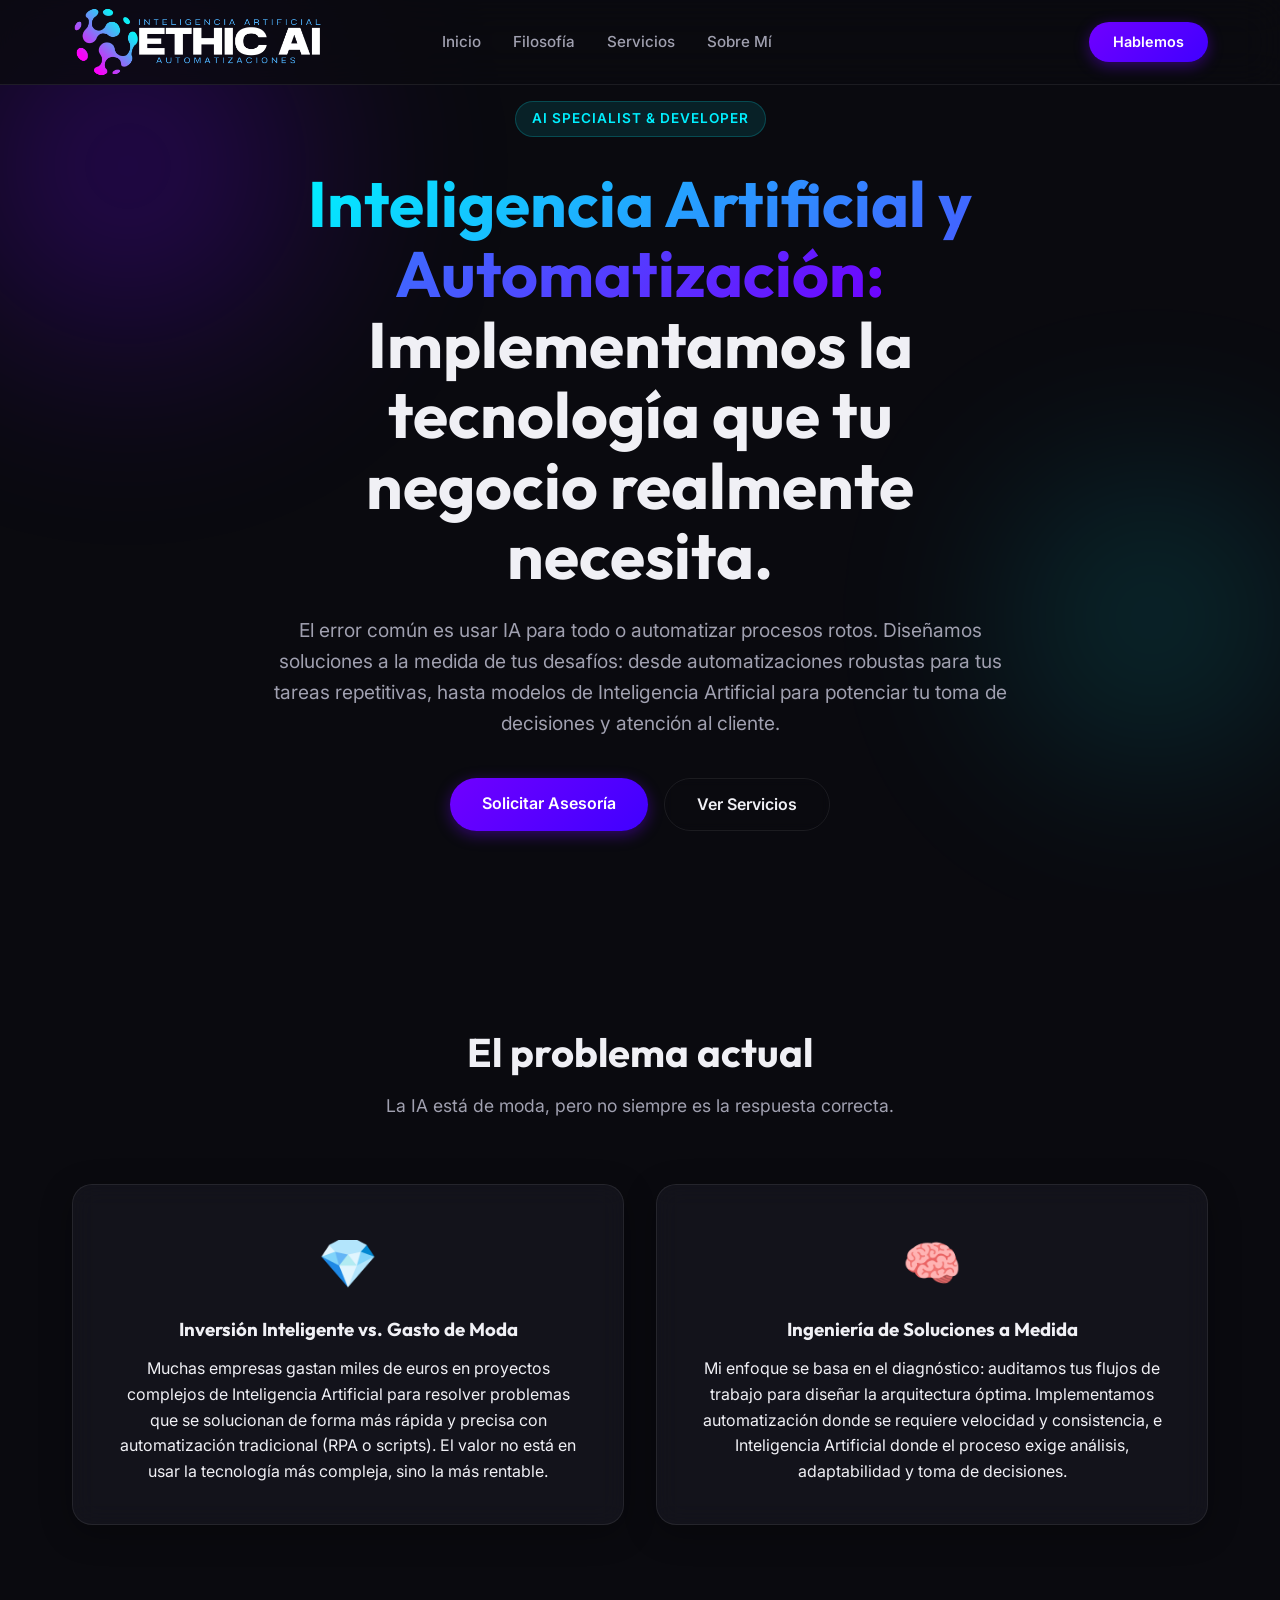
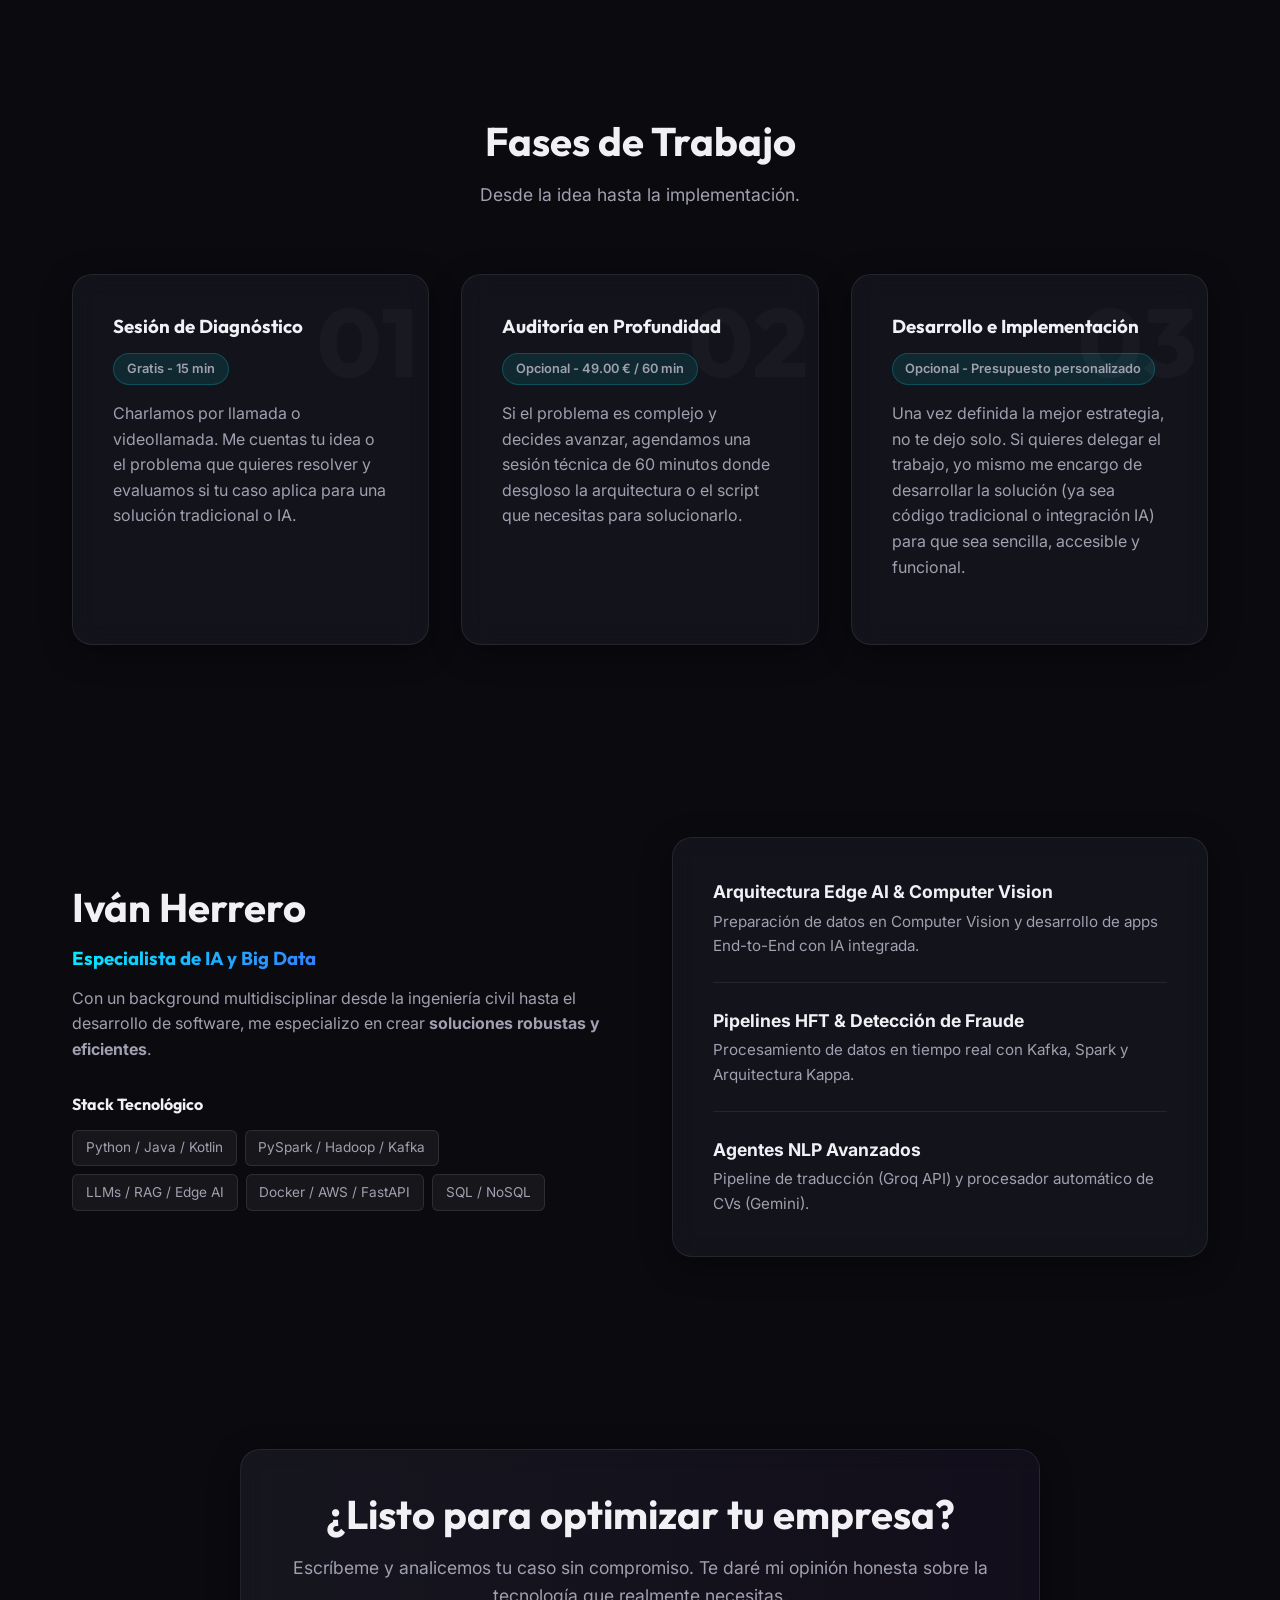
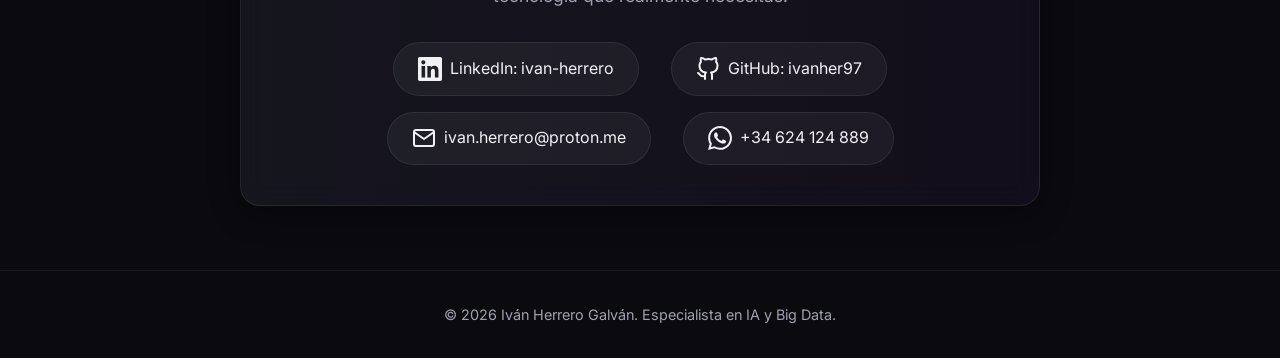
==== commit 81740c39: "[ADD]__LINKD_BTN" ====
--- a/index.html
+++ b/index.html
@@ -173,6 +173,16 @@
                         <p>Escríbeme y analicemos tu caso sin compromiso. Te daré mi opinión honesta sobre la tecnología
                             que realmente necesitas.</p>
                         <div class="social-links">
+                            <a href="https://www.linkedin.com/in/ivan-herrero" target="_blank" class="social-link"
+                                rel="noopener noreferrer" aria-label="Visitar mi perfil de LinkedIn">
+                                <svg xmlns="http://www.w3.org/2000/svg" width="24" height="24" viewBox="0 0 24 24"
+                                    fill="currentColor" stroke="none">
+                                    <path
+                                        d="M20.447 20.452h-3.554v-5.569c0-1.328-.027-3.037-1.852-3.037-1.853 0-2.136 1.445-2.136 2.939v5.667H9.351V9h3.414v1.561h.046c.477-.9 1.637-1.85 3.37-1.85 3.601 0 4.267 2.37 4.267 5.455v6.286zM5.337 7.433c-1.144 0-2.063-.926-2.063-2.065 0-1.138.92-2.063 2.063-2.063 1.14 0 2.064.925 2.064 2.063 0 1.139-.925 2.065-2.064 2.065zm1.782 13.019H3.555V9h3.564v11.452zM22.225 0H1.771C.792 0 0 .774 0 1.729v20.542C0 23.227.792 24 1.771 24h20.451C23.2 24 24 23.227 24 22.271V1.729C24 .774 23.2 0 22.222 0h.003z">
+                                    </path>
+                                </svg>
+                                LinkedIn: ivan-herrero
+                            </a>
                             <a href="https://github.com/ivanher97" target="_blank" class="social-link"
                                 rel="noopener noreferrer" aria-label="Visitar mi perfil de GitHub">
                                 <svg xmlns="http://www.w3.org/2000/svg" width="24" height="24" viewBox="0 0 24 24"
--- a/styles.css
+++ b/styles.css
@@ -464,8 +464,9 @@
 
 .social-links {
     display: flex;
+    flex-wrap: wrap;
     justify-content: center;
-    gap: 2rem;
+    gap: 1rem 2rem;
 }
 
 .social-link {
@@ -474,6 +475,7 @@
     gap: 0.5rem;
     color: var(--text-primary);
     text-decoration: none;
+    white-space: nowrap;
     transition: var(--transition-smooth);
     padding: 0.8rem 1.5rem;
     background: rgba(255, 255, 255, 0.05);
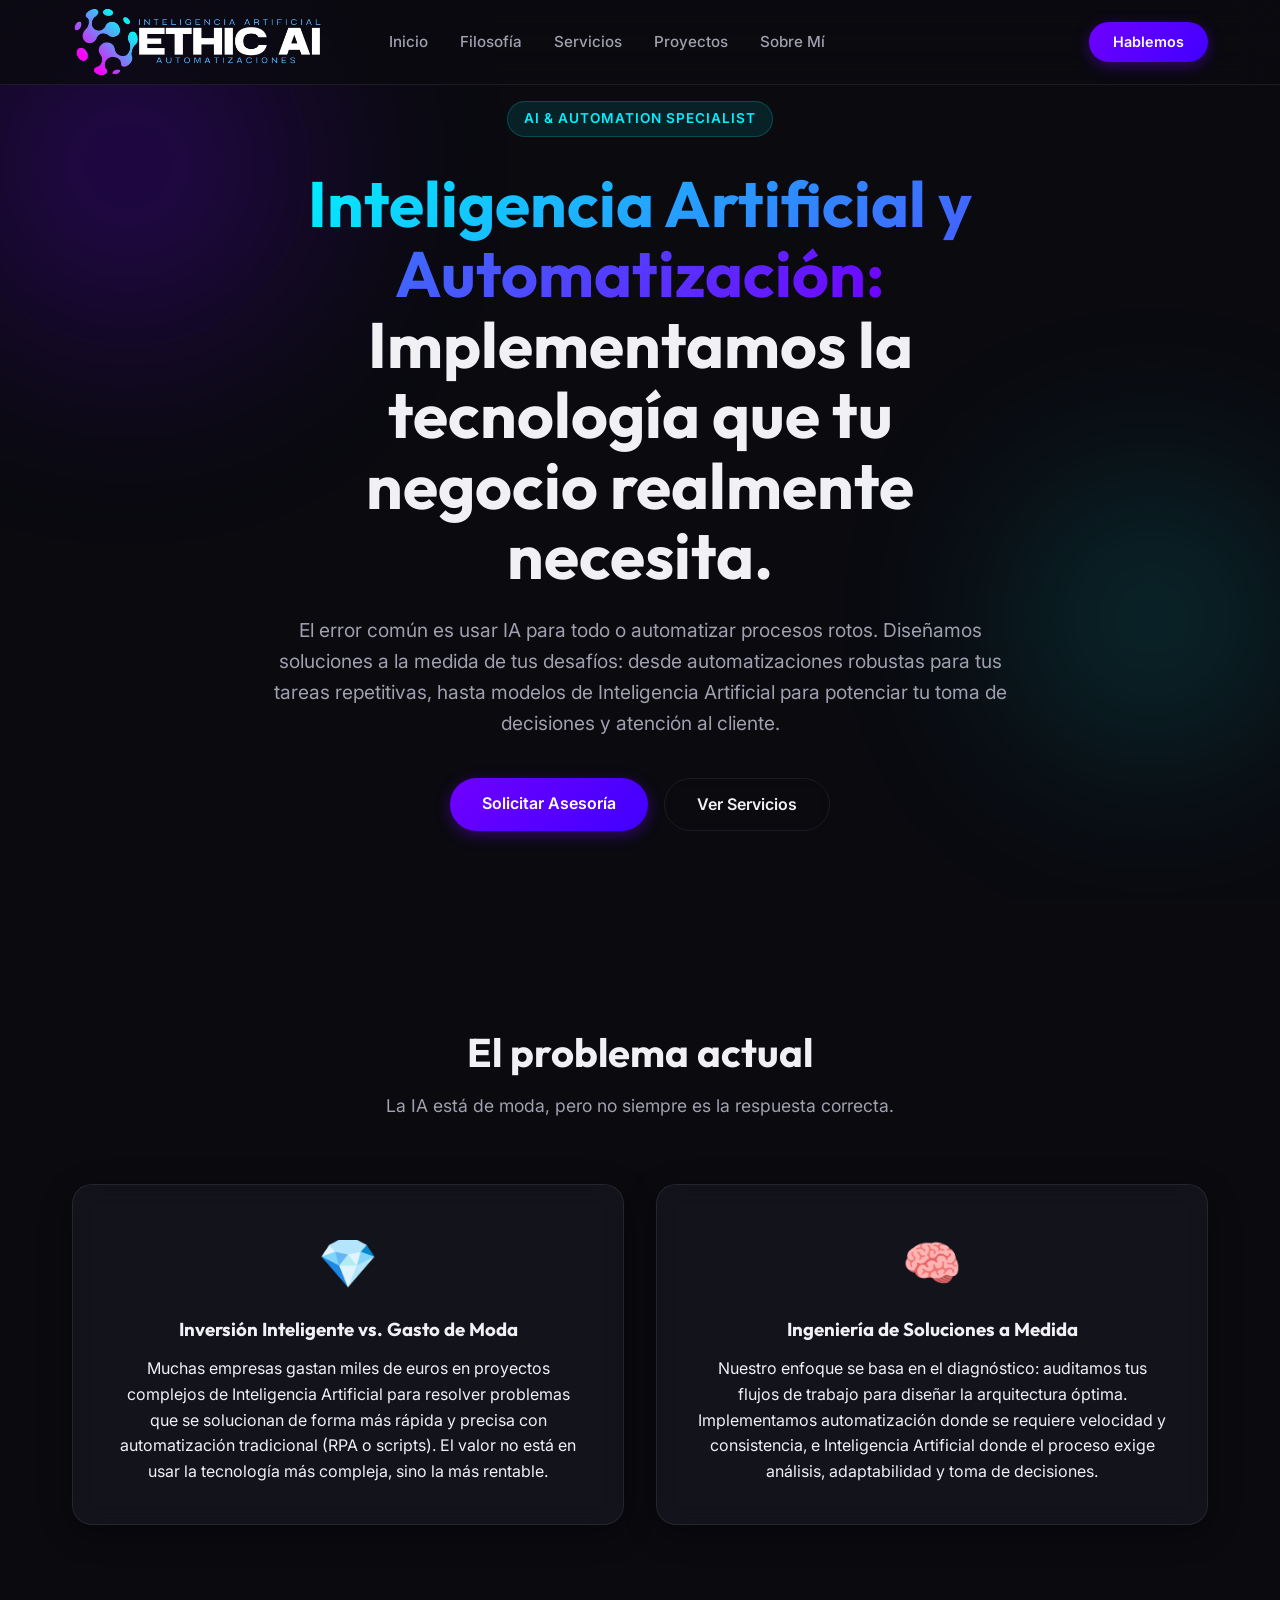
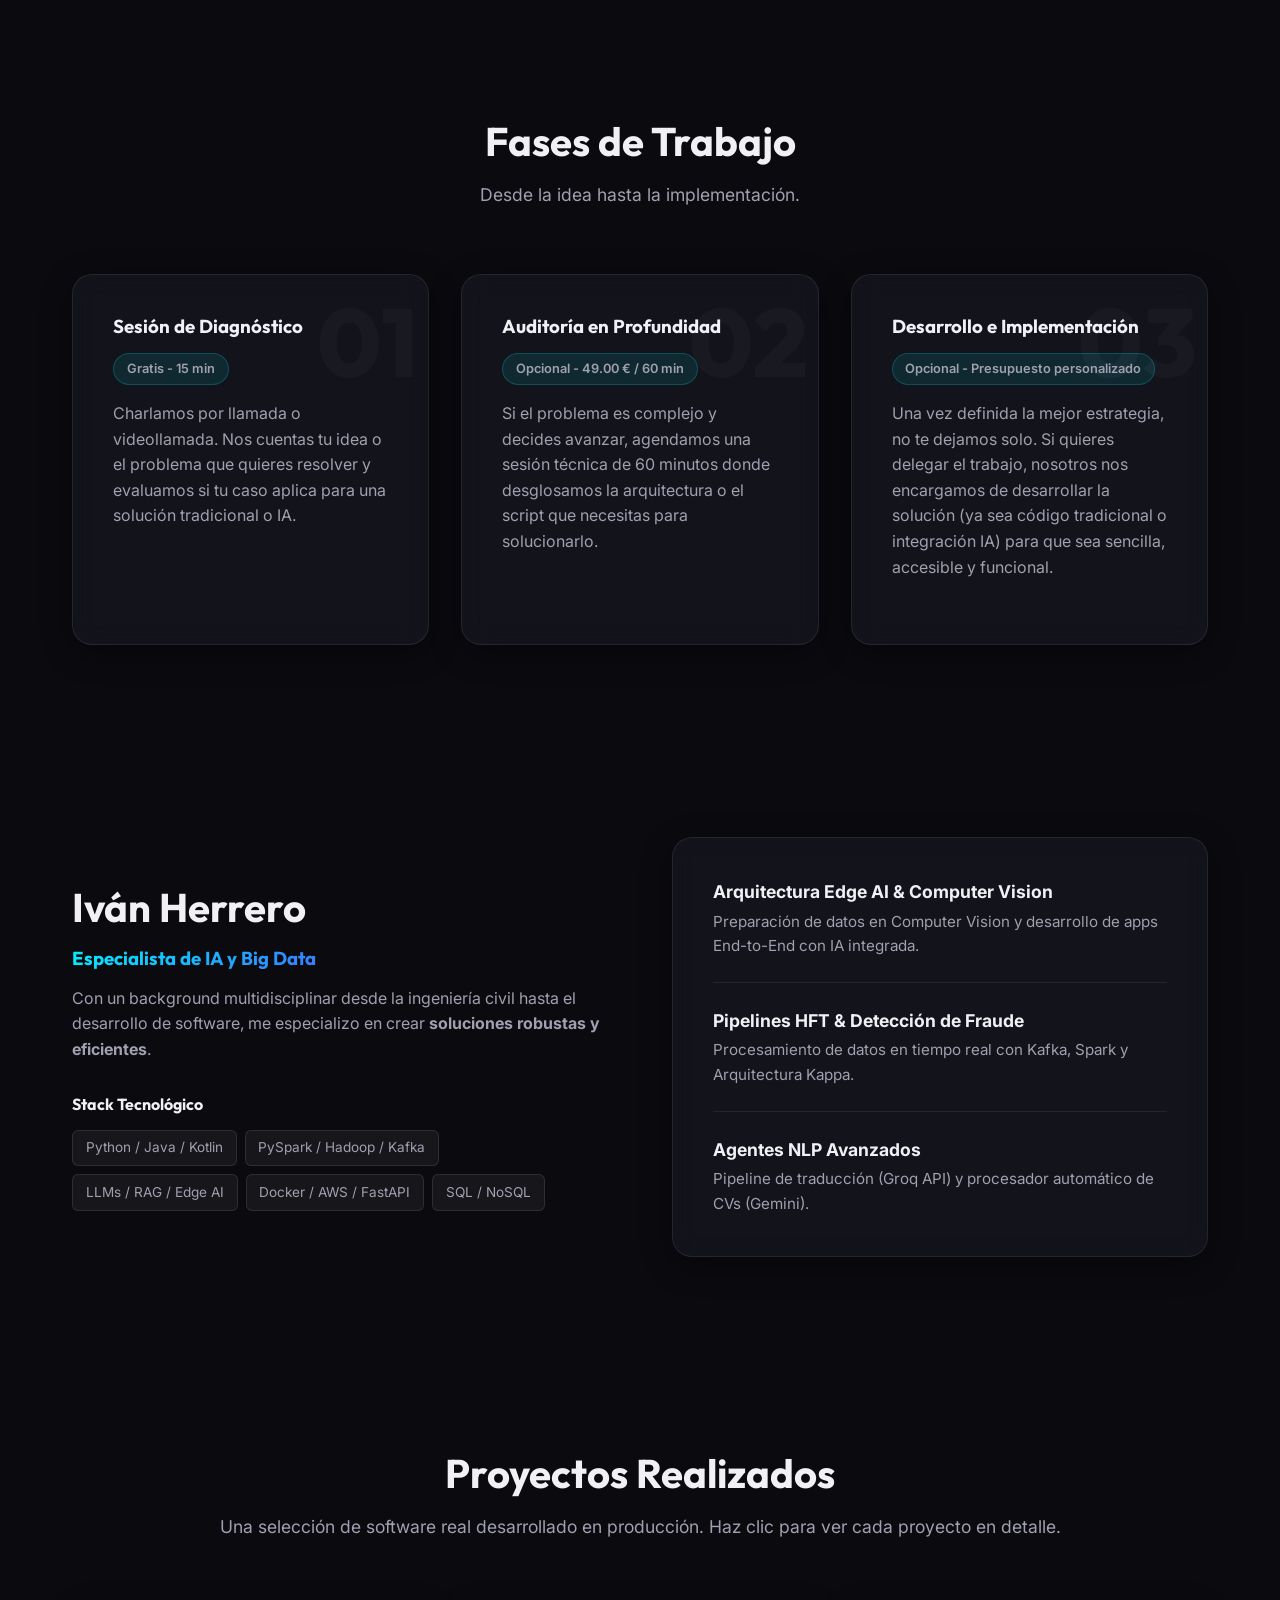
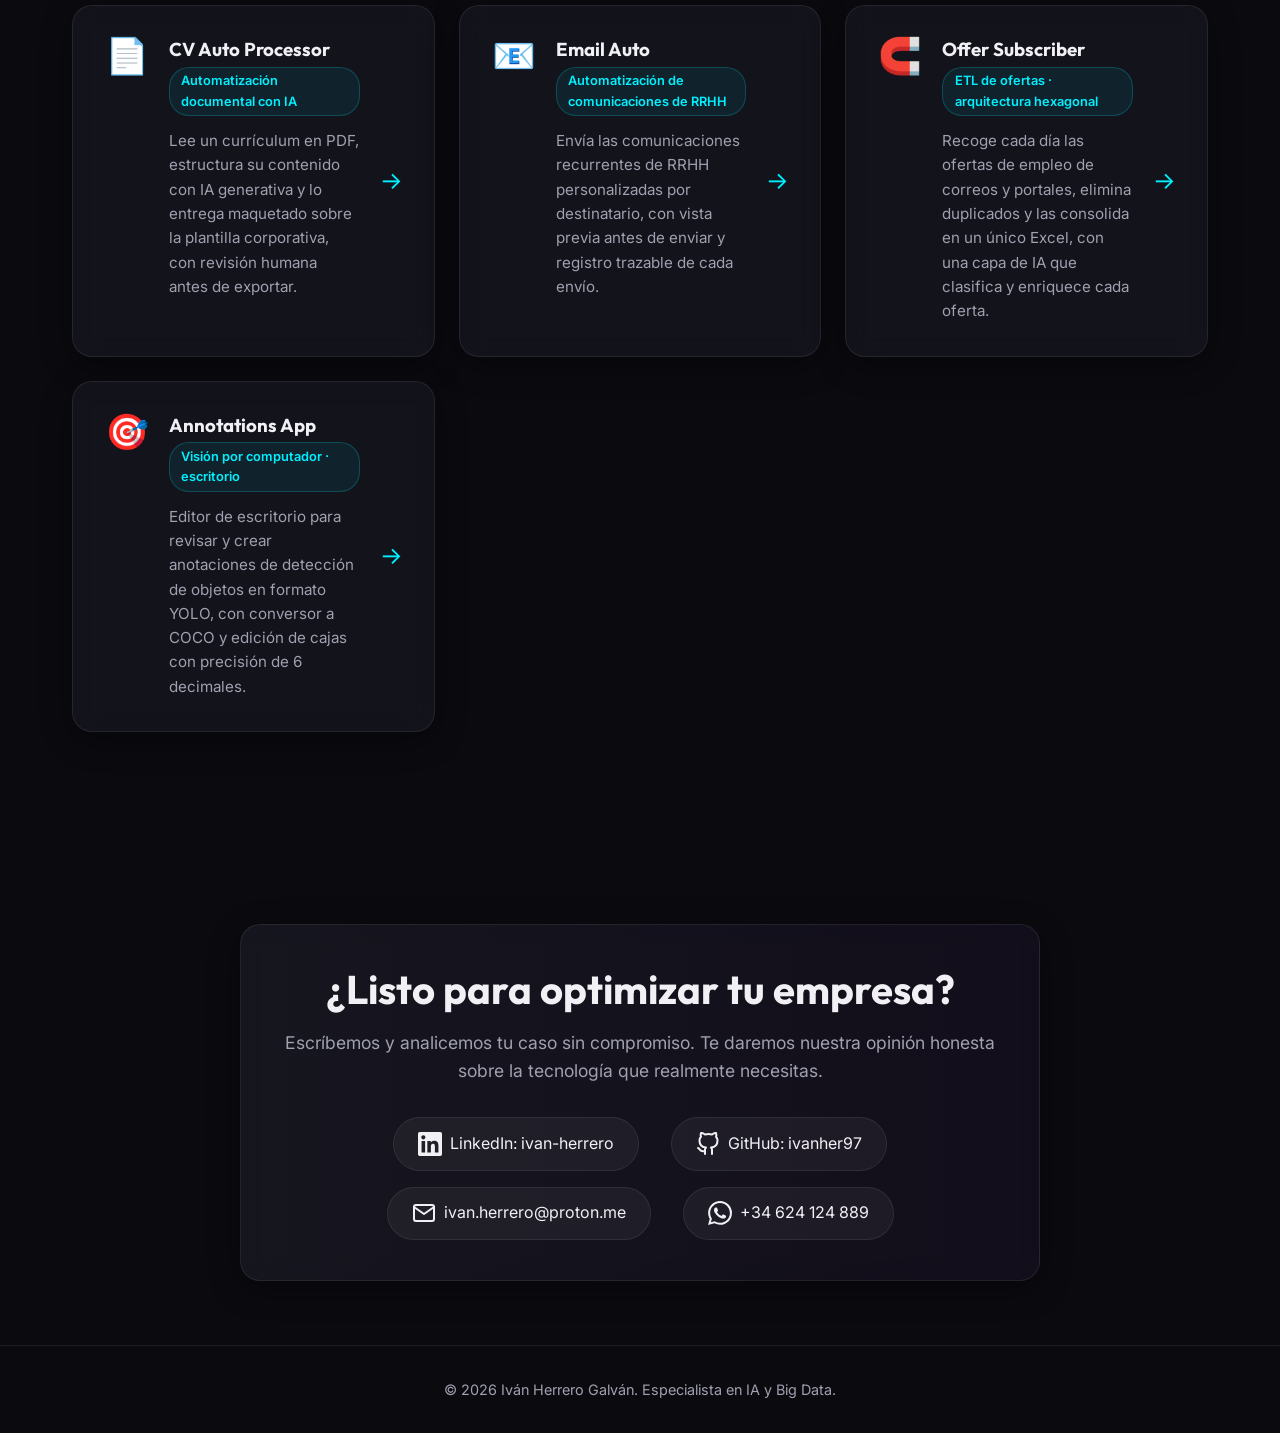
==== commit 6e69615b: "feat: seccion de proyectos en landing + showcases con estilo corporativo - Nueva seccion #proyectos " ====
--- a/index.html
+++ b/index.html
@@ -32,6 +32,7 @@
                 <li><a href="#inicio">Inicio</a></li>
                 <li><a href="#filosofia">Filosofía</a></li>
                 <li><a href="#servicios">Servicios</a></li>
+                <li><a href="#proyectos">Proyectos</a></li>
                 <li><a href="#perfil">Sobre Mí</a></li>
             </ul>
             <a href="#contacto" class="btn-primary nav-cta">Hablemos</a>
@@ -42,7 +43,7 @@
         <!-- HERO SECTION -->
         <section id="inicio" class="hero">
             <div class="container hero-content">
-                <div class="badge">AI Specialist & Developer</div>
+                <div class="badge">AI & Automation Specialist</div>
                 <h1 class="hero-title">
                     <span class="text-gradient">Inteligencia Artificial y Automatización: </span> Implementamos la
                     tecnología que tu negocio
@@ -79,7 +80,7 @@
                     <div class="glass-card philosophy-card">
                         <div class="icon-wrapper">🧠</div>
                         <h3>Ingeniería de Soluciones a Medida</h3>
-                        <p>Mi enfoque se basa en el diagnóstico: auditamos tus flujos de trabajo para diseñar la
+                        <p>Nuestro enfoque se basa en el diagnóstico: auditamos tus flujos de trabajo para diseñar la
                             arquitectura óptima. Implementamos automatización donde se requiere velocidad y
                             consistencia, e Inteligencia Artificial donde el proceso exige análisis, adaptabilidad y
                             toma de decisiones.</p>
@@ -100,7 +101,7 @@
                         <div class="service-number">01</div>
                         <h3>Sesión de Diagnóstico</h3>
                         <p class="service-badge">Gratis - 15 min</p>
-                        <p>Charlamos por llamada o videollamada. Me cuentas tu idea o el problema que quieres resolver y
+                        <p>Charlamos por llamada o videollamada. Nos cuentas tu idea o el problema que quieres resolver y
                             evaluamos si tu caso aplica para una solución tradicional o IA.</p>
                     </div>
                     <div class="glass-card service-card">
@@ -108,14 +109,14 @@
                         <h3>Auditoría en Profundidad</h3>
                         <p class="service-badge">Opcional - 49.00 € / 60 min</p>
                         <p>Si el problema es complejo y decides avanzar, agendamos una sesión técnica de 60 minutos
-                            donde desgloso la arquitectura o el script que necesitas para solucionarlo.</p>
+                            donde desglosamos la arquitectura o el script que necesitas para solucionarlo.</p>
                     </div>
                     <div class="glass-card service-card">
                         <div class="service-number">03</div>
                         <h3>Desarrollo e Implementación</h3>
                         <p class="service-badge">Opcional - Presupuesto personalizado</p>
-                        <p>Una vez definida la mejor estrategia, no te dejo solo. Si quieres delegar el trabajo, yo
-                            mismo me encargo de desarrollar la solución (ya sea código tradicional o integración IA)
+                        <p>Una vez definida la mejor estrategia, no te dejamos solo. Si quieres delegar el trabajo, nosotros
+                            nos encargamos de desarrollar la solución (ya sea código tradicional o integración IA)
                             para que sea sencilla, accesible y funcional.</p>
                     </div>
                 </div>
@@ -164,13 +165,61 @@
             </div>
         </section>
 
+        <!-- PROYECTOS SECTION -->
+        <section id="proyectos" class="projects">
+            <div class="container">
+                <div class="section-header">
+                    <h2>Proyectos Realizados</h2>
+                    <p>Una selección de software real desarrollado en producción. Haz clic para ver cada proyecto en detalle.</p>
+                </div>
+                <div class="grid-2 projects-grid">
+                    <a href="projects/Showcase_CV_Auto.html" class="glass-card project-card">
+                        <div class="project-icon">📄</div>
+                        <div class="project-body">
+                            <h3>CV Auto Processor</h3>
+                            <span class="project-tag">Automatización documental con IA</span>
+                            <p>Lee un currículum en PDF, estructura su contenido con IA generativa y lo entrega maquetado sobre la plantilla corporativa, con revisión humana antes de exportar.</p>
+                        </div>
+                        <span class="project-arrow" aria-hidden="true">→</span>
+                    </a>
+                    <a href="projects/Showcase_Email_Auto.html" class="glass-card project-card">
+                        <div class="project-icon">📧</div>
+                        <div class="project-body">
+                            <h3>Email Auto</h3>
+                            <span class="project-tag">Automatización de comunicaciones de RRHH</span>
+                            <p>Envía las comunicaciones recurrentes de RRHH personalizadas por destinatario, con vista previa antes de enviar y registro trazable de cada envío.</p>
+                        </div>
+                        <span class="project-arrow" aria-hidden="true">→</span>
+                    </a>
+                    <a href="projects/Showcase_Offer_Subscriber.html" class="glass-card project-card">
+                        <div class="project-icon">🧲</div>
+                        <div class="project-body">
+                            <h3>Offer Subscriber</h3>
+                            <span class="project-tag">ETL de ofertas · arquitectura hexagonal</span>
+                            <p>Recoge cada día las ofertas de empleo de correos y portales, elimina duplicados y las consolida en un único Excel, con una capa de IA que clasifica y enriquece cada oferta.</p>
+                        </div>
+                        <span class="project-arrow" aria-hidden="true">→</span>
+                    </a>
+                    <a href="projects/Showcase_Annotations_App.html" class="glass-card project-card">
+                        <div class="project-icon">🎯</div>
+                        <div class="project-body">
+                            <h3>Annotations App</h3>
+                            <span class="project-tag">Visión por computador · escritorio</span>
+                            <p>Editor de escritorio para revisar y crear anotaciones de detección de objetos en formato YOLO, con conversor a COCO y edición de cajas con precisión de 6 decimales.</p>
+                        </div>
+                        <span class="project-arrow" aria-hidden="true">→</span>
+                    </a>
+                </div>
+            </div>
+        </section>
+
         <!-- CONTACTO SECTION -->
         <section id="contacto" class="contact">
             <div class="container">
                 <div class="glass-card contact-wrapper">
                     <div class="contact-info">
                         <h2>¿Listo para optimizar tu empresa?</h2>
-                        <p>Escríbeme y analicemos tu caso sin compromiso. Te daré mi opinión honesta sobre la tecnología
+                        <p>Escríbemos y analicemos tu caso sin compromiso. Te daremos nuestra opinión honesta sobre la tecnología
                             que realmente necesitas.</p>
                         <div class="social-links">
                             <a href="https://www.linkedin.com/in/ivan-herrero" target="_blank" class="social-link"
--- a/styles.css
+++ b/styles.css
@@ -448,6 +448,63 @@
     font-size: 0.95rem;
 }
 
+/* Projects Section */
+.projects-grid {
+    gap: 1.5rem;
+}
+
+.project-card {
+    display: flex;
+    align-items: flex-start;
+    gap: 1.25rem;
+    padding: 2rem;
+    text-decoration: none;
+    color: var(--text-primary);
+}
+
+.project-icon {
+    font-size: 2.2rem;
+    line-height: 1;
+    flex-shrink: 0;
+}
+
+.project-body {
+    flex: 1;
+}
+
+.project-body h3 {
+    margin-bottom: 0.4rem;
+}
+
+.project-tag {
+    display: inline-block;
+    font-size: 0.8rem;
+    font-weight: 600;
+    color: var(--accent-primary);
+    background: rgba(0, 240, 255, 0.08);
+    border: 1px solid rgba(0, 240, 255, 0.2);
+    border-radius: 20px;
+    padding: 0.2rem 0.7rem;
+    margin-bottom: 0.8rem;
+}
+
+.project-body p {
+    color: var(--text-secondary);
+    font-size: 0.95rem;
+}
+
+.project-arrow {
+    align-self: center;
+    font-size: 1.5rem;
+    color: var(--accent-primary);
+    flex-shrink: 0;
+    transition: transform 0.3s ease;
+}
+
+.project-card:hover .project-arrow {
+    transform: translateX(5px);
+}
+
 /* Contact Section */
 .contact-wrapper {
     text-align: center;
@@ -490,6 +547,32 @@
     transform: translateY(-3px);
 }
 
+/* In-app browser fallback toast (Instagram/Facebook) */
+.inapp-toast {
+    position: fixed;
+    left: 50%;
+    top: 1rem;
+    transform: translate(-50%, -20px);
+    width: min(92vw, 420px);
+    padding: 1rem 1.2rem;
+    background: rgba(20, 20, 28, 0.97);
+    color: var(--text-primary);
+    border: 2px solid var(--accent-tertiary);
+    border-radius: 12px;
+    box-shadow: var(--glass-shadow), 0 0 20px rgba(255, 0, 85, 0.6);
+    font-size: 0.9rem;
+    text-align: center;
+    z-index: 9999;
+    opacity: 0;
+    pointer-events: none;
+    transition: var(--transition-smooth);
+}
+
+.inapp-toast.visible {
+    opacity: 1;
+    transform: translate(-50%, 0);
+}
+
 /* Footer */
 footer {
     border-top: 1px solid var(--glass-border);
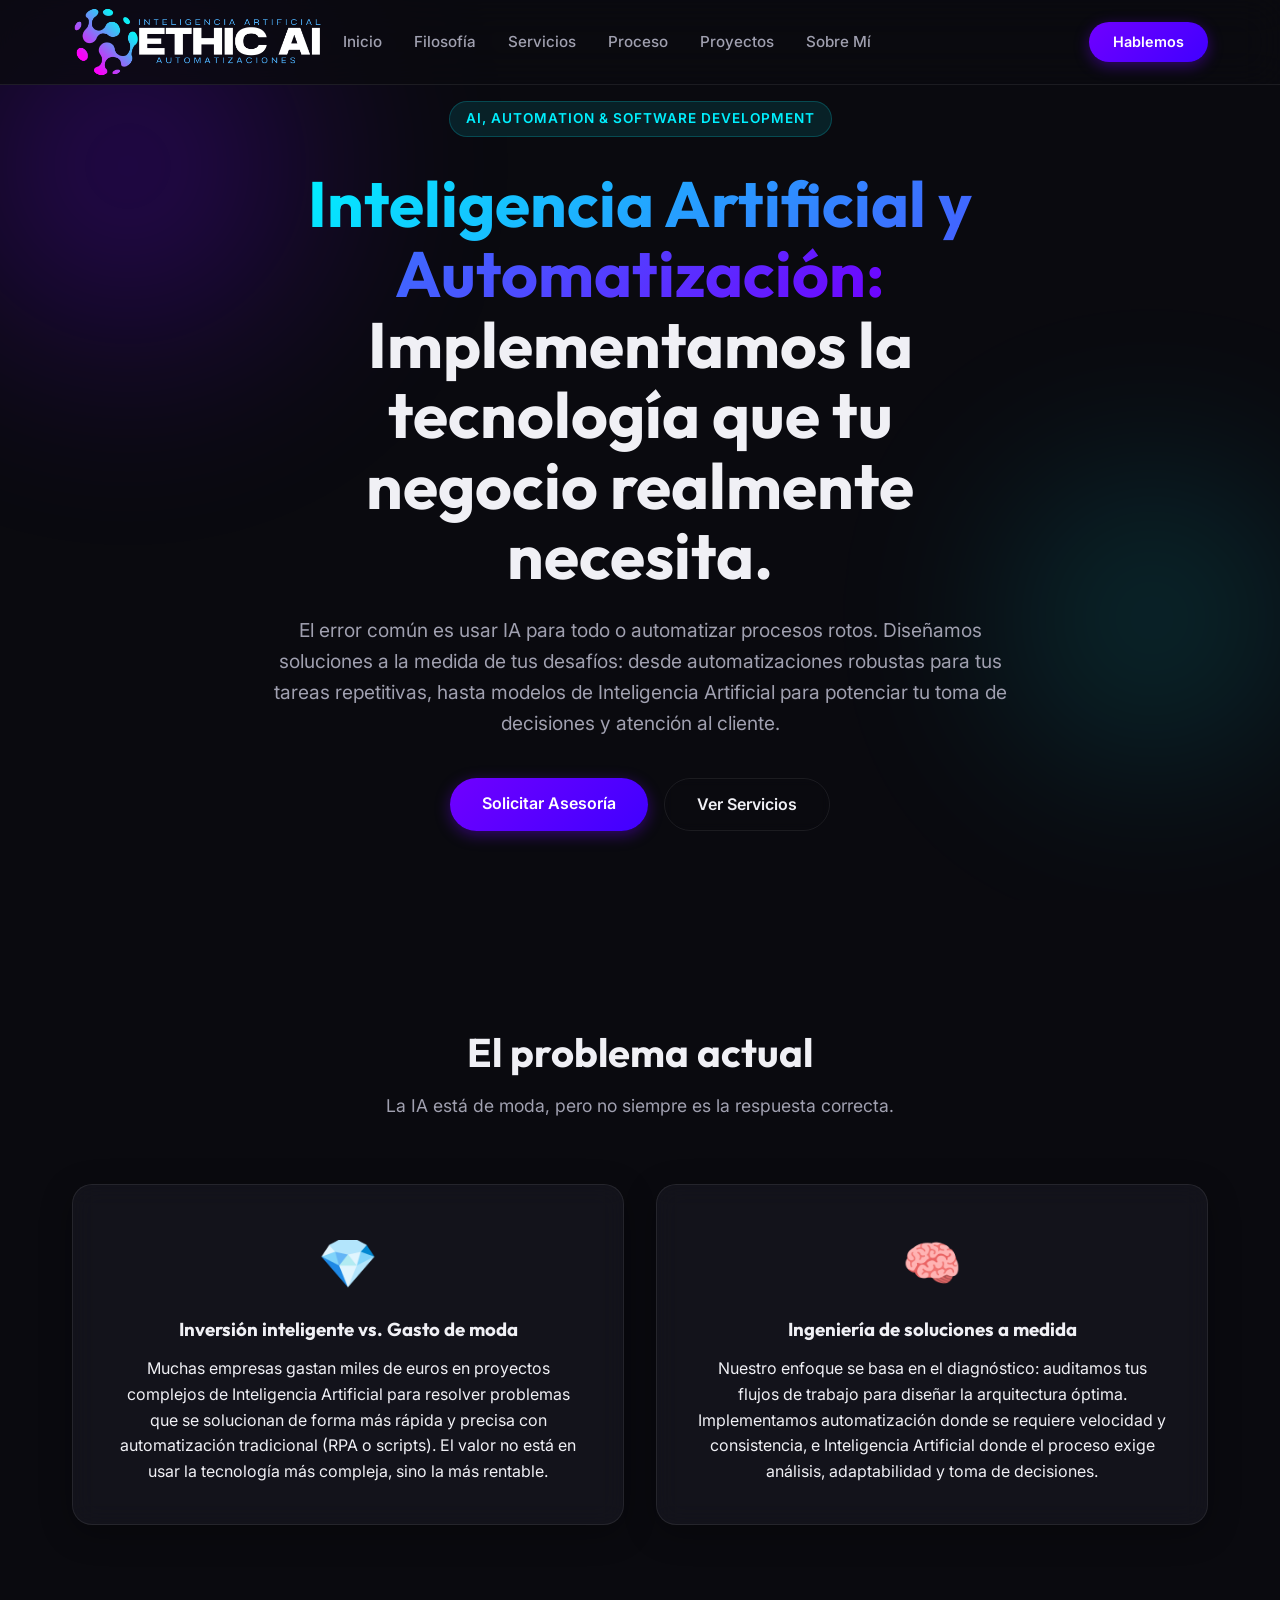
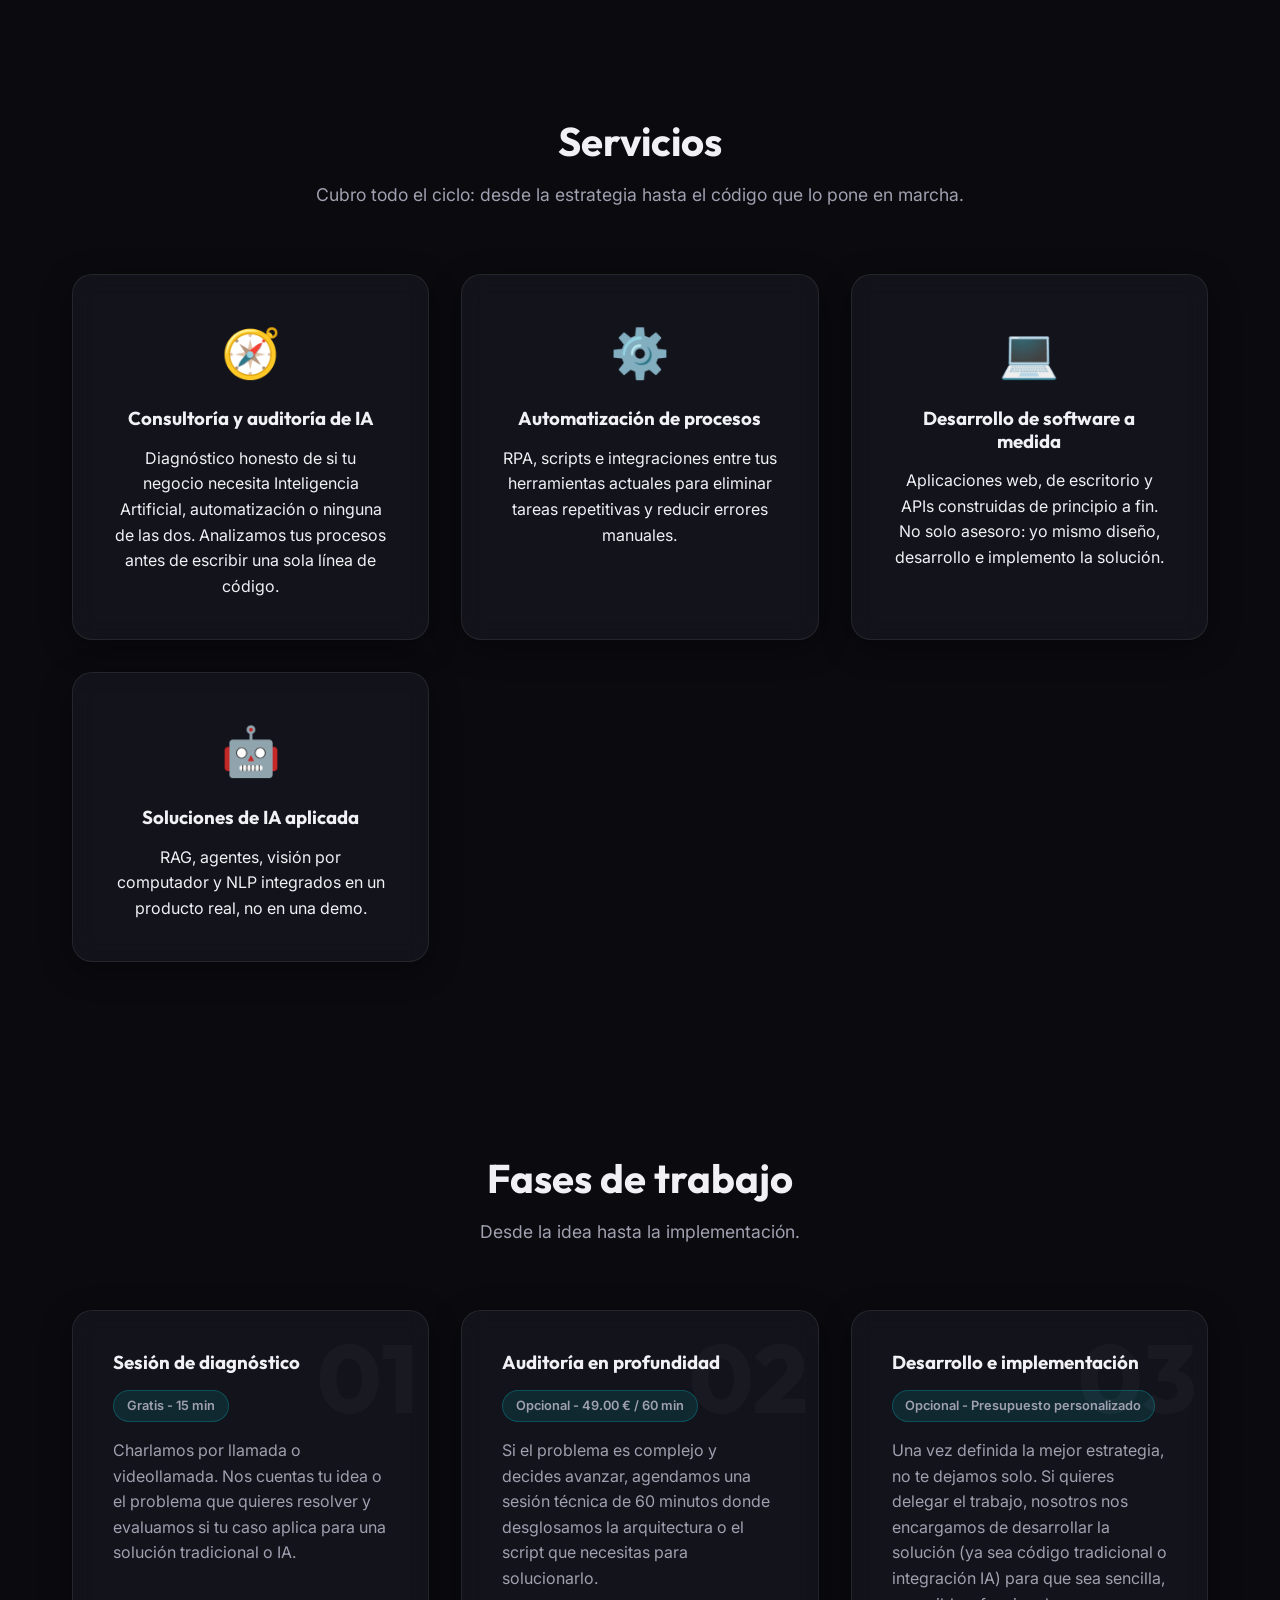
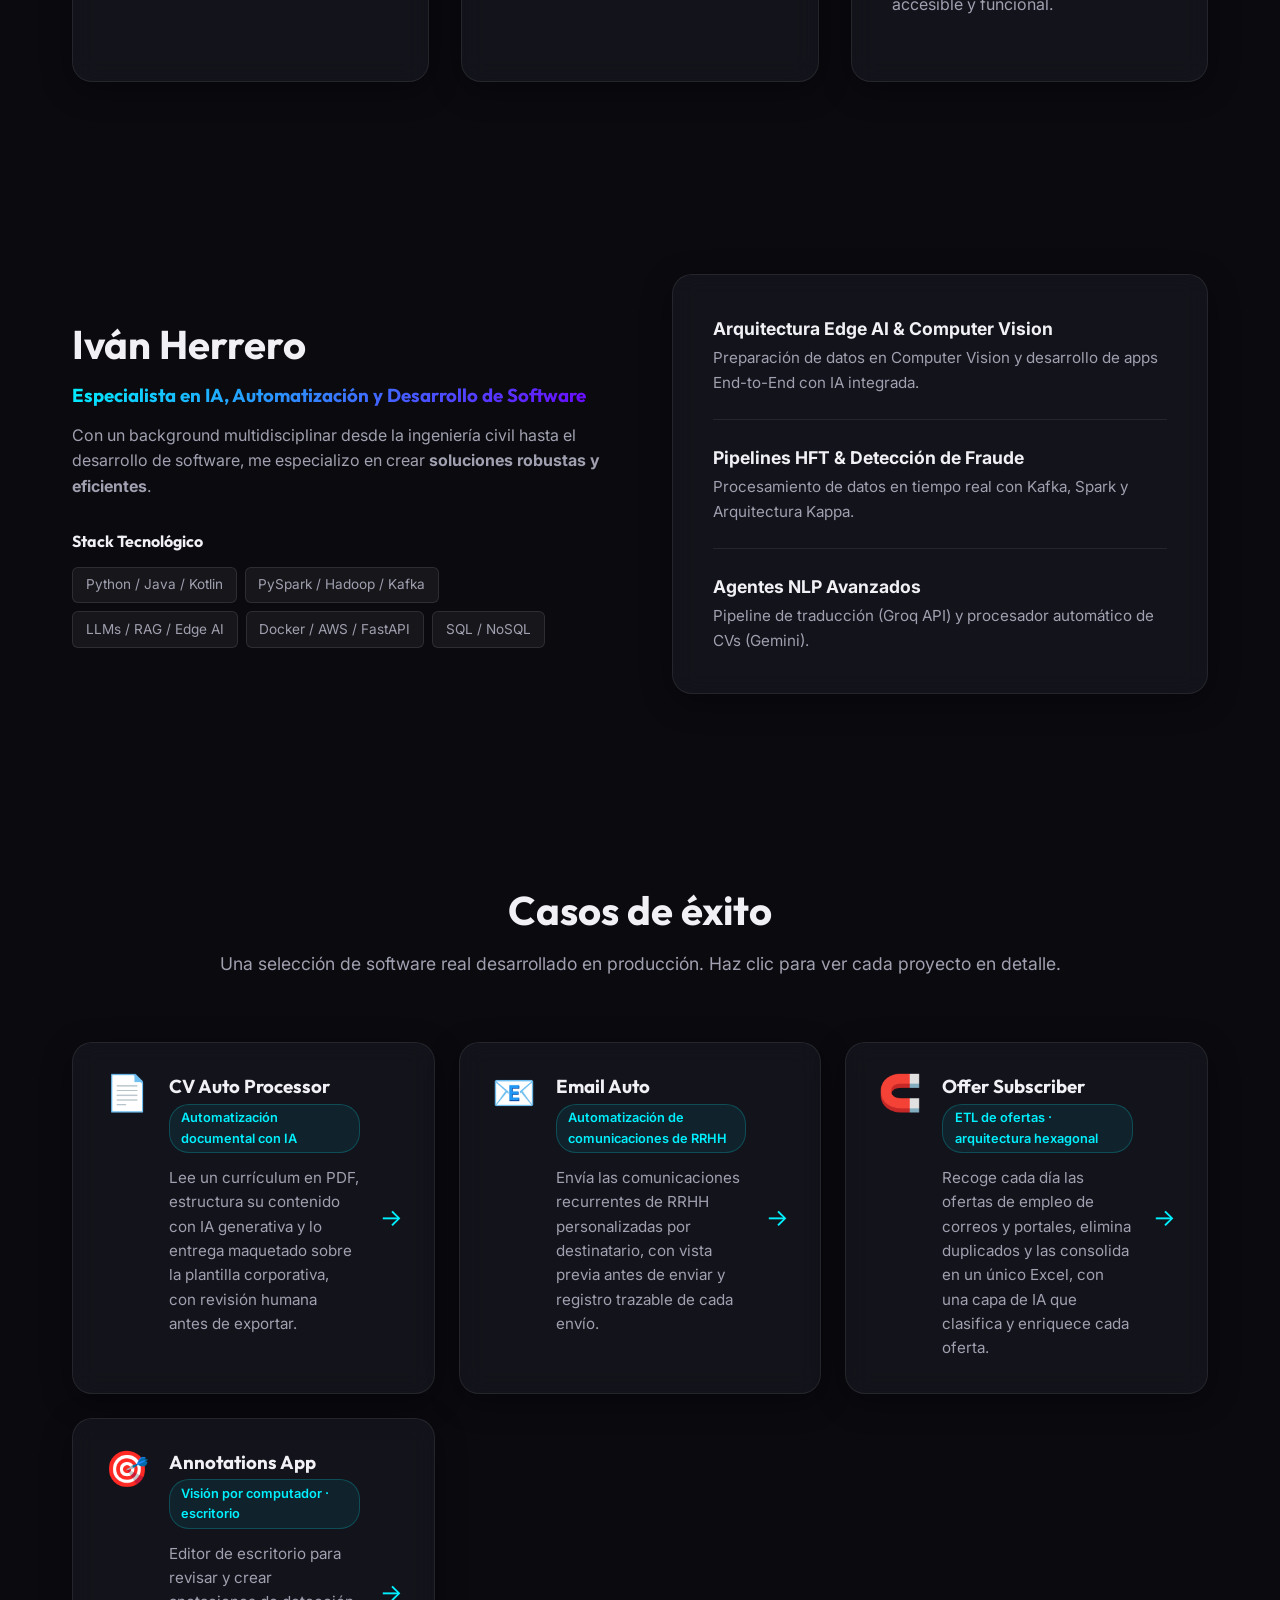
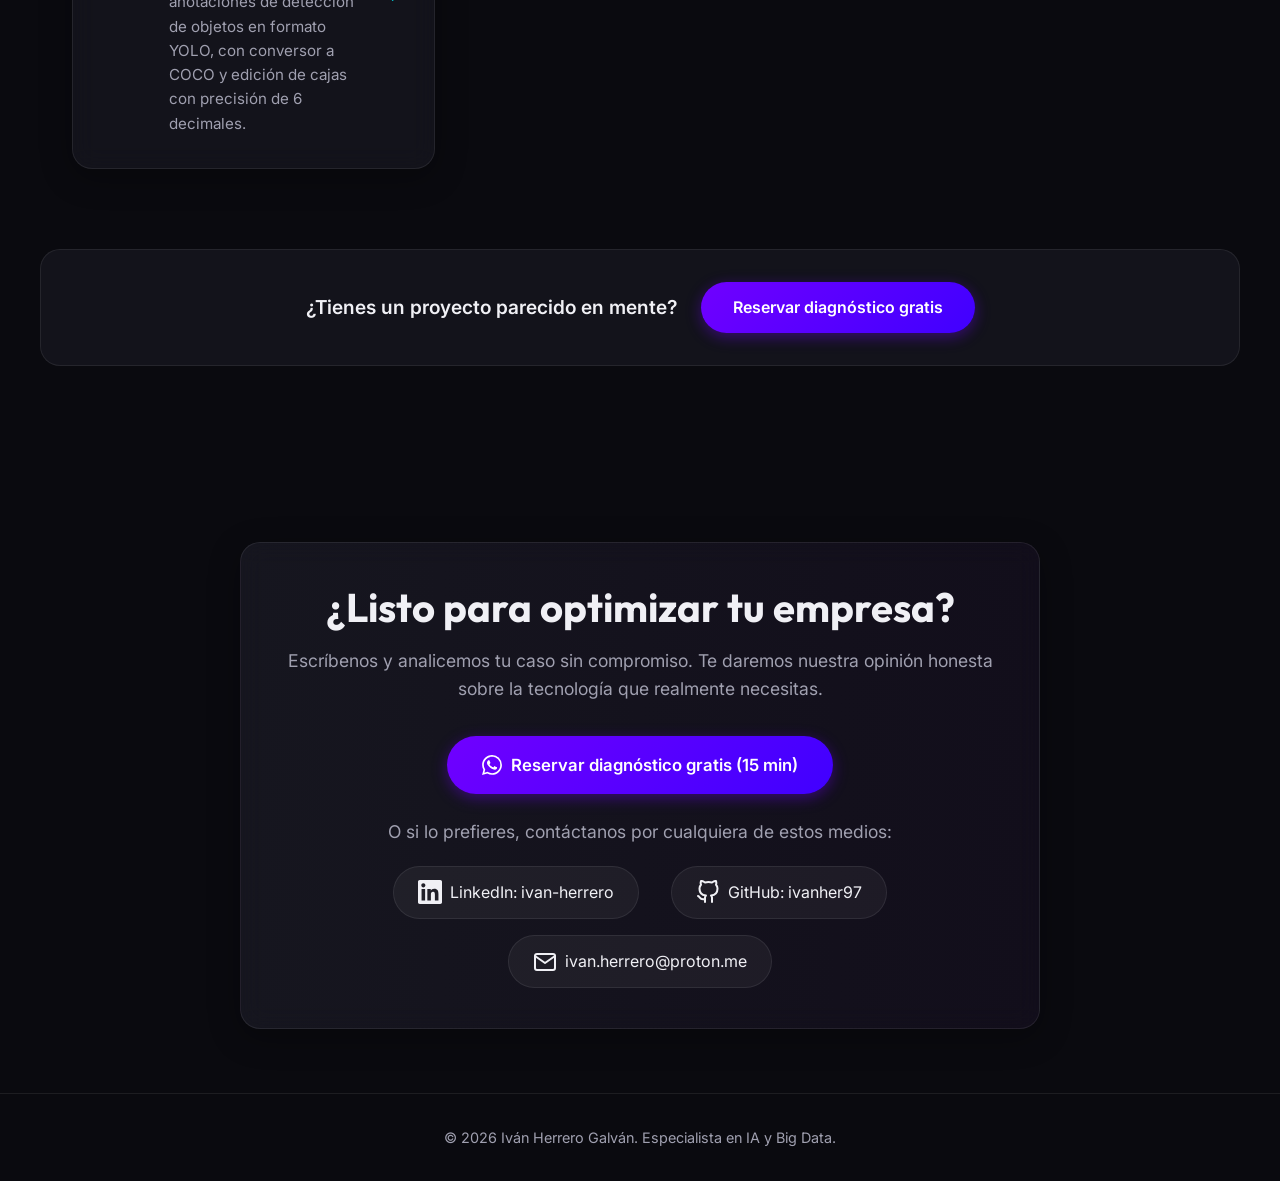
==== commit 875e3187: "[ADD]_Servicios" ====
--- a/index.html
+++ b/index.html
@@ -4,7 +4,8 @@
 <head>
     <meta charset="UTF-8">
     <meta name="viewport" content="width=device-width, initial-scale=1.0">
-    <title>Iván Herrero | Asesoría en IA y Automatización</title>
+    <link rel="icon" type="image/png" href="logo_small.png">
+    <title>ETHIC AI | Asesoría</title>
     <meta name="description"
         content="Especialista en Inteligencia Artificial, Big Data y Automatización. Te ayudo a descubrir si realmente necesitas IA o si una automatización simple es suficiente para tu negocio.">
     <!-- Google Fonts -->
@@ -32,6 +33,7 @@
                 <li><a href="#inicio">Inicio</a></li>
                 <li><a href="#filosofia">Filosofía</a></li>
                 <li><a href="#servicios">Servicios</a></li>
+                <li><a href="#proceso">Proceso</a></li>
                 <li><a href="#proyectos">Proyectos</a></li>
                 <li><a href="#perfil">Sobre Mí</a></li>
             </ul>
@@ -43,7 +45,7 @@
         <!-- HERO SECTION -->
         <section id="inicio" class="hero">
             <div class="container hero-content">
-                <div class="badge">AI & Automation Specialist</div>
+                <div class="badge">AI, Automation & Software Development</div>
                 <h1 class="hero-title">
                     <span class="text-gradient">Inteligencia Artificial y Automatización: </span> Implementamos la
                     tecnología que tu negocio
@@ -71,7 +73,7 @@
                 <div class="grid-2">
                     <div class="glass-card philosophy-card">
                         <div class="icon-wrapper">💎</div>
-                        <h3>Inversión Inteligente vs. Gasto de Moda</h3>
+                        <h3>Inversión inteligente vs. Gasto de moda</h3>
                         <p>Muchas empresas gastan miles de euros en proyectos complejos de Inteligencia Artificial para
                             resolver problemas que se solucionan de forma más rápida y precisa con automatización
                             tradicional (RPA o scripts). El valor no está en usar la tecnología más compleja, sino la
@@ -79,7 +81,7 @@
                     </div>
                     <div class="glass-card philosophy-card">
                         <div class="icon-wrapper">🧠</div>
-                        <h3>Ingeniería de Soluciones a Medida</h3>
+                        <h3>Ingeniería de soluciones a medida</h3>
                         <p>Nuestro enfoque se basa en el diagnóstico: auditamos tus flujos de trabajo para diseñar la
                             arquitectura óptima. Implementamos automatización donde se requiere velocidad y
                             consistencia, e Inteligencia Artificial donde el proceso exige análisis, adaptabilidad y
@@ -93,27 +95,63 @@
         <section id="servicios" class="services">
             <div class="container">
                 <div class="section-header">
-                    <h2>Fases de Trabajo</h2>
+                    <h2>Servicios</h2>
+                    <p>Cubro todo el ciclo: desde la estrategia hasta el código que lo pone en marcha.</p>
+                </div>
+                <div class="grid-2">
+                    <div class="glass-card philosophy-card">
+                        <div class="icon-wrapper">🧭</div>
+                        <h3>Consultoría y auditoría de IA</h3>
+                        <p>Diagnóstico honesto de si tu negocio necesita Inteligencia Artificial, automatización o
+                            ninguna de las dos. Analizamos tus procesos antes de escribir una sola línea de código.</p>
+                    </div>
+                    <div class="glass-card philosophy-card">
+                        <div class="icon-wrapper">⚙️</div>
+                        <h3>Automatización de procesos</h3>
+                        <p>RPA, scripts e integraciones entre tus herramientas actuales para eliminar tareas
+                            repetitivas y reducir errores manuales.</p>
+                    </div>
+                    <div class="glass-card philosophy-card">
+                        <div class="icon-wrapper">💻</div>
+                        <h3>Desarrollo de software a medida</h3>
+                        <p>Aplicaciones web, de escritorio y APIs construidas de principio a fin. No solo asesoro:
+                            yo mismo diseño, desarrollo e implemento la solución.</p>
+                    </div>
+                    <div class="glass-card philosophy-card">
+                        <div class="icon-wrapper">🤖</div>
+                        <h3>Soluciones de IA aplicada</h3>
+                        <p>RAG, agentes, visión por computador y NLP integrados en un producto real, no en una
+                            demo.</p>
+                    </div>
+                </div>
+            </div>
+        </section>
+
+        <!-- FASES DE TRABAJO SECTION -->
+        <section id="proceso" class="services">
+            <div class="container">
+                <div class="section-header">
+                    <h2>Fases de trabajo</h2>
                     <p>Desde la idea hasta la implementación.</p>
                 </div>
                 <div class="grid-3">
                     <div class="glass-card service-card">
                         <div class="service-number">01</div>
-                        <h3>Sesión de Diagnóstico</h3>
+                        <h3>Sesión de diagnóstico</h3>
                         <p class="service-badge">Gratis - 15 min</p>
                         <p>Charlamos por llamada o videollamada. Nos cuentas tu idea o el problema que quieres resolver y
                             evaluamos si tu caso aplica para una solución tradicional o IA.</p>
                     </div>
                     <div class="glass-card service-card">
                         <div class="service-number">02</div>
-                        <h3>Auditoría en Profundidad</h3>
+                        <h3>Auditoría en profundidad</h3>
                         <p class="service-badge">Opcional - 49.00 € / 60 min</p>
                         <p>Si el problema es complejo y decides avanzar, agendamos una sesión técnica de 60 minutos
                             donde desglosamos la arquitectura o el script que necesitas para solucionarlo.</p>
                     </div>
                     <div class="glass-card service-card">
                         <div class="service-number">03</div>
-                        <h3>Desarrollo e Implementación</h3>
+                        <h3>Desarrollo e implementación</h3>
                         <p class="service-badge">Opcional - Presupuesto personalizado</p>
                         <p>Una vez definida la mejor estrategia, no te dejamos solo. Si quieres delegar el trabajo, nosotros
                             nos encargamos de desarrollar la solución (ya sea código tradicional o integración IA)
@@ -129,7 +167,7 @@
                 <div class="profile-grid">
                     <div class="profile-text">
                         <h2>Iván Herrero</h2>
-                        <h3 class="text-gradient">Especialista de IA y Big Data</h3>
+                        <h3 class="text-gradient">Especialista en IA, Automatización y Desarrollo de Software</h3>
                         <p>Con un background multidisciplinar desde la ingeniería civil hasta el desarrollo de software,
                             me especializo en crear <strong>soluciones robustas y eficientes</strong>.</p>
 
@@ -169,7 +207,7 @@
         <section id="proyectos" class="projects">
             <div class="container">
                 <div class="section-header">
-                    <h2>Proyectos Realizados</h2>
+                    <h2>Casos de éxito</h2>
                     <p>Una selección de software real desarrollado en producción. Haz clic para ver cada proyecto en detalle.</p>
                 </div>
                 <div class="grid-2 projects-grid">
@@ -213,14 +251,36 @@
             </div>
         </section>
 
+        <!-- CTA INTERMEDIO -->
+        <section class="mid-cta">
+            <div class="container mid-cta-content">
+                <p>¿Tienes un proyecto parecido en mente?</p>
+                <a href="https://wa.me/34624124889?text=Hola%20Iv%C3%A1n%2C%20me%20gustar%C3%ADa%20reservar%20mi%20sesi%C3%B3n%20de%20diagn%C3%B3stico%20gratuita%20de%2015%20min."
+                    target="_blank" rel="noopener noreferrer" class="btn-primary"
+                    aria-label="Reservar diagnóstico gratuito por WhatsApp">Reservar diagnóstico gratis</a>
+            </div>
+        </section>
+
         <!-- CONTACTO SECTION -->
         <section id="contacto" class="contact">
             <div class="container">
                 <div class="glass-card contact-wrapper">
                     <div class="contact-info">
                         <h2>¿Listo para optimizar tu empresa?</h2>
-                        <p>Escríbemos y analicemos tu caso sin compromiso. Te daremos nuestra opinión honesta sobre la tecnología
+                        <p>Escríbenos y analicemos tu caso sin compromiso. Te daremos nuestra opinión honesta sobre la tecnología
                             que realmente necesitas.</p>
+                        <a href="https://wa.me/34624124889?text=Hola%20Iv%C3%A1n%2C%20me%20gustar%C3%ADa%20reservar%20mi%20sesi%C3%B3n%20de%20diagn%C3%B3stico%20gratuita%20de%2015%20min."
+                            target="_blank" rel="noopener noreferrer" class="btn-primary btn-whatsapp-cta"
+                            aria-label="Reservar diagnóstico gratuito por WhatsApp">
+                            <svg xmlns="http://www.w3.org/2000/svg" width="20" height="20" viewBox="0 0 24 24"
+                                fill="currentColor" stroke="none">
+                                <path
+                                    d="M17.472 14.382c-.297-.149-1.758-.867-2.03-.967-.273-.099-.471-.148-.67.15-.197.297-.767.966-.94 1.164-.173.199-.347.223-.644.075-.297-.15-1.255-.463-2.39-1.475-.883-.788-1.48-1.761-1.653-2.059-.173-.297-.018-.458.13-.606.134-.133.298-.347.446-.52.149-.174.198-.298.298-.497.099-.198.05-.371-.025-.52-.075-.149-.669-1.612-.916-2.207-.242-.579-.487-.5-.669-.51a12.8 12.8 0 0 0-.57-.01c-.198 0-.52.074-.792.372-.272.297-1.04 1.016-1.04 2.479 0 1.462 1.065 2.875 1.213 3.074.149.198 2.096 3.2 5.077 4.487.709.306 1.262.489 1.694.625.712.227 1.36.195 1.871.118.571-.085 1.758-.719 2.006-1.413.248-.694.248-1.289.173-1.413-.074-.124-.272-.198-.57-.347m-5.421 7.403h-.004a9.87 9.87 0 0 1-5.031-1.378l-.361-.214-3.741.982.998-3.648-.235-.374a9.86 9.86 0 0 1-1.51-5.26c.001-5.45 4.436-9.884 9.888-9.884 2.64 0 5.122 1.03 6.988 2.898a9.825 9.825 0 0 1 2.893 6.994c-.003 5.45-4.437 9.884-9.885 9.884m8.413-18.297A11.815 11.815 0 0 0 12.05 0C5.495 0 .16 5.335.157 11.892c0 2.096.547 4.142 1.588 5.945L.057 24l6.305-1.654a11.882 11.882 0 0 0 5.683 1.448h.005c6.554 0 11.89-5.335 11.893-11.893a11.821 11.821 0 0 0-3.48-8.413Z">
+                                </path>
+                            </svg>
+                            Reservar diagnóstico gratis (15 min)
+                        </a>
+                        <p class="contact-alt">O si lo prefieres, contáctanos por cualquiera de estos medios:</p>
                         <div class="social-links">
                             <a href="https://www.linkedin.com/in/ivan-herrero" target="_blank" class="social-link"
                                 rel="noopener noreferrer" aria-label="Visitar mi perfil de LinkedIn">
@@ -255,16 +315,6 @@
                                 </svg>
                                 ivan.herrero@proton.me
                             </a>
-                            <a href="https://wa.me/34624124889" target="_blank" rel="noopener noreferrer"
-                                class="social-link" aria-label="Abrir chat de WhatsApp con Iván Herrero">
-                                <svg xmlns="http://www.w3.org/2000/svg" width="24" height="24" viewBox="0 0 24 24"
-                                    fill="currentColor" stroke="none">
-                                    <path
-                                        d="M17.472 14.382c-.297-.149-1.758-.867-2.03-.967-.273-.099-.471-.148-.67.15-.197.297-.767.966-.94 1.164-.173.199-.347.223-.644.075-.297-.15-1.255-.463-2.39-1.475-.883-.788-1.48-1.761-1.653-2.059-.173-.297-.018-.458.13-.606.134-.133.298-.347.446-.52.149-.174.198-.298.298-.497.099-.198.05-.371-.025-.52-.075-.149-.669-1.612-.916-2.207-.242-.579-.487-.5-.669-.51a12.8 12.8 0 0 0-.57-.01c-.198 0-.52.074-.792.372-.272.297-1.04 1.016-1.04 2.479 0 1.462 1.065 2.875 1.213 3.074.149.198 2.096 3.2 5.077 4.487.709.306 1.262.489 1.694.625.712.227 1.36.195 1.871.118.571-.085 1.758-.719 2.006-1.413.248-.694.248-1.289.173-1.413-.074-.124-.272-.198-.57-.347m-5.421 7.403h-.004a9.87 9.87 0 0 1-5.031-1.378l-.361-.214-3.741.982.998-3.648-.235-.374a9.86 9.86 0 0 1-1.51-5.26c.001-5.45 4.436-9.884 9.888-9.884 2.64 0 5.122 1.03 6.988 2.898a9.825 9.825 0 0 1 2.893 6.994c-.003 5.45-4.437 9.884-9.885 9.884m8.413-18.297A11.815 11.815 0 0 0 12.05 0C5.495 0 .16 5.335.157 11.892c0 2.096.547 4.142 1.588 5.945L.057 24l6.305-1.654a11.882 11.882 0 0 0 5.683 1.448h.005c6.554 0 11.89-5.335 11.893-11.893a11.821 11.821 0 0 0-3.48-8.413Z">
-                                    </path>
-                                </svg>
-                                +34&nbsp;624&nbsp;124&nbsp;889
-                            </a>
                         </div>
                     </div>
                 </div>
--- a/styles.css
+++ b/styles.css
@@ -505,6 +505,31 @@
     transform: translateX(5px);
 }
 
+/* Mid-page CTA (repeated after Projects) */
+.mid-cta {
+    padding: 1rem 0 3rem;
+}
+
+.mid-cta-content {
+    display: flex;
+    flex-wrap: wrap;
+    align-items: center;
+    justify-content: center;
+    gap: 1.5rem;
+    text-align: center;
+    padding: 2rem;
+    background: var(--bg-card);
+    border: 1px solid var(--glass-border);
+    border-radius: 20px;
+}
+
+.mid-cta-content p {
+    font-size: 1.2rem;
+    font-weight: 600;
+    color: var(--text-primary);
+    margin: 0;
+}
+
 /* Contact Section */
 .contact-wrapper {
     text-align: center;
@@ -517,6 +542,21 @@
     color: var(--text-secondary);
     margin-bottom: 2rem;
     font-size: 1.1rem;
+}
+
+.btn-whatsapp-cta {
+    display: inline-flex;
+    align-items: center;
+    gap: 0.6rem;
+    font-size: 1.05rem;
+    padding: 1rem 2.2rem;
+    margin-bottom: 1.5rem;
+}
+
+.contact-alt {
+    color: var(--text-secondary);
+    font-size: 0.9rem;
+    margin-bottom: 1.2rem !important;
 }
 
 .social-links {
